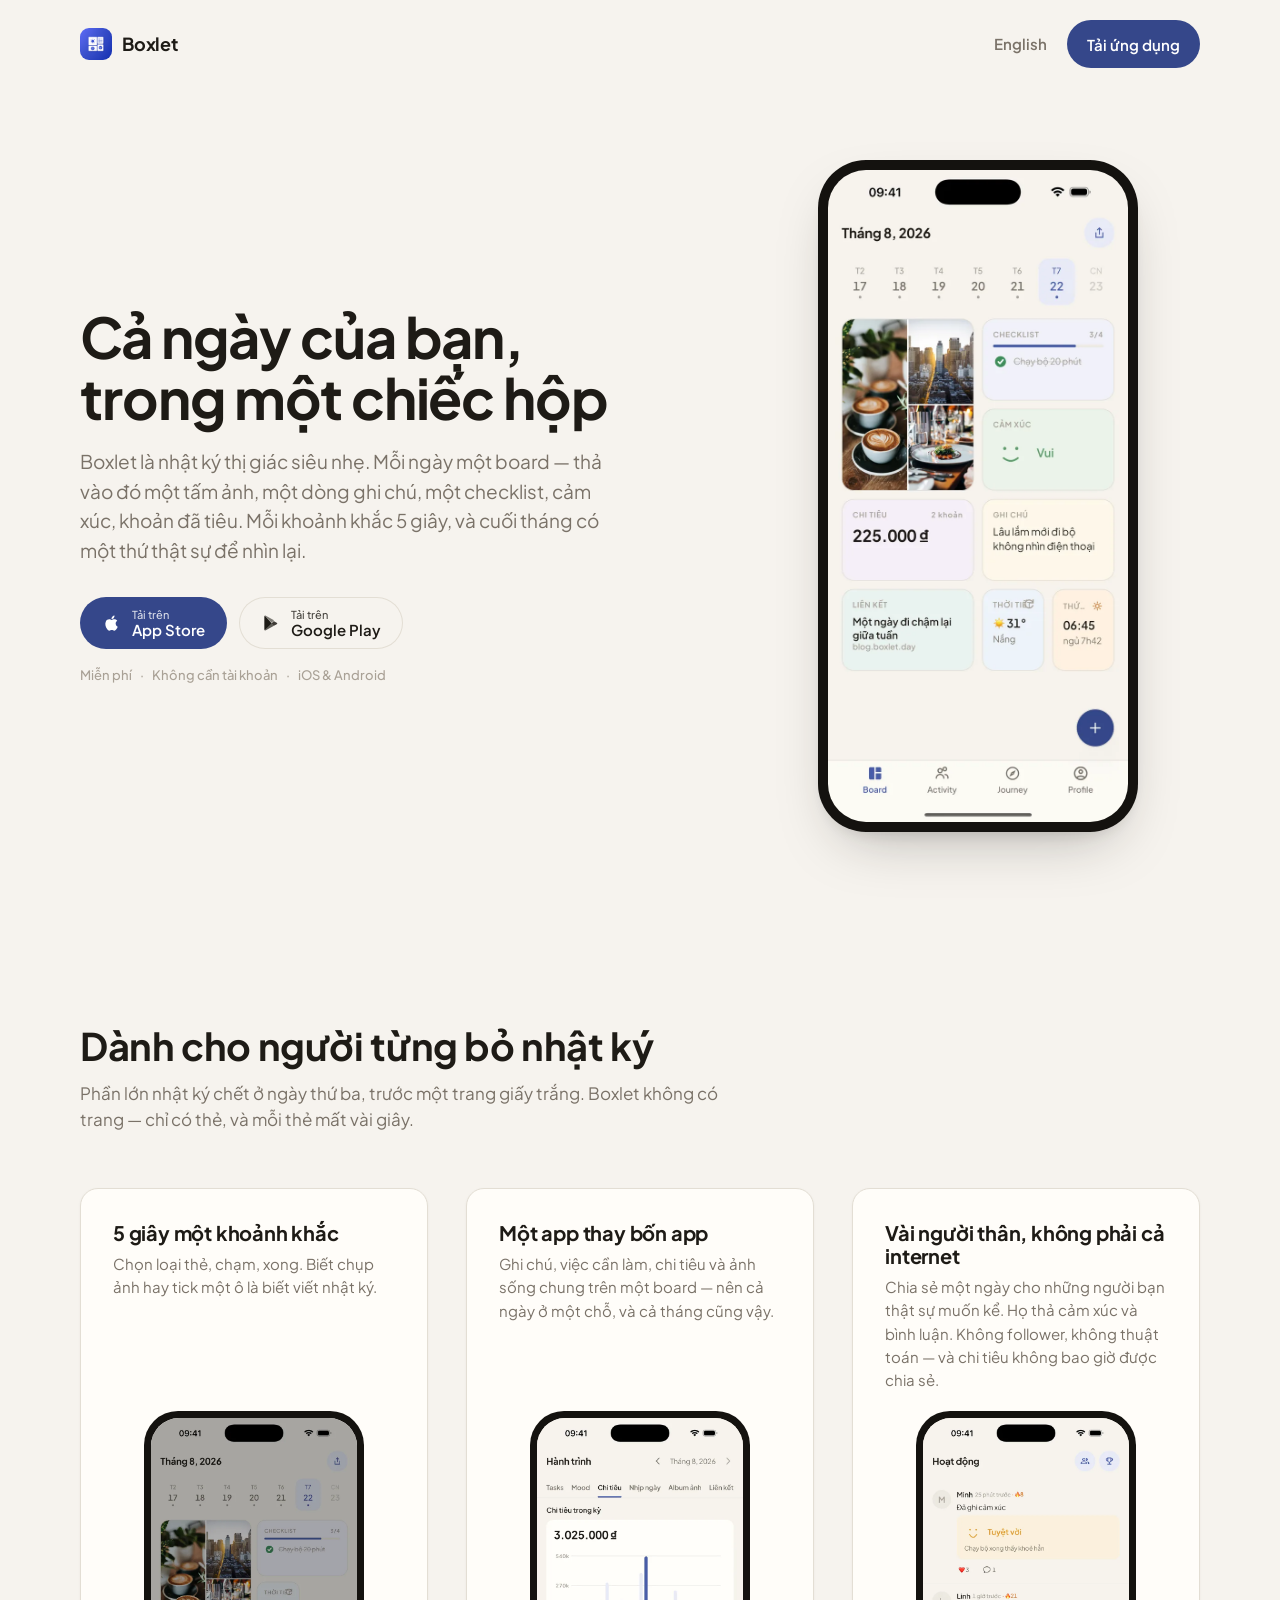
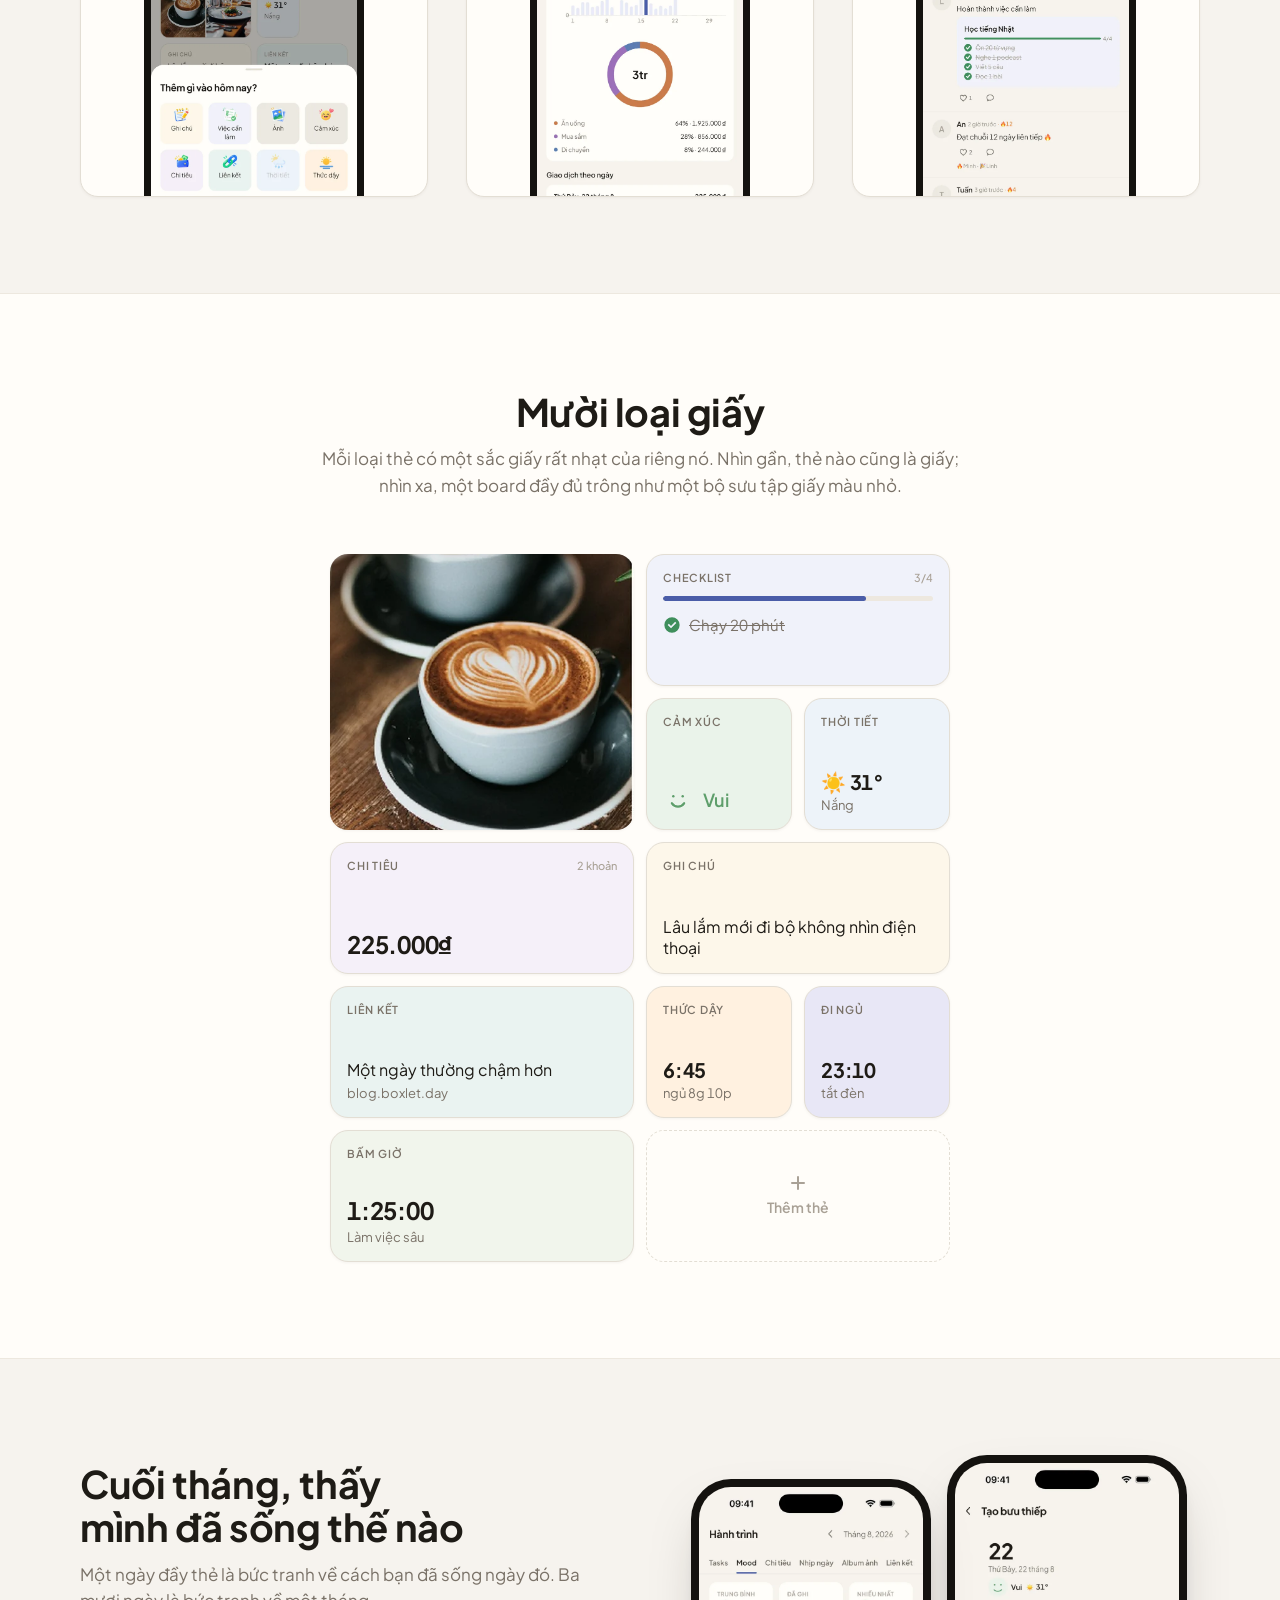
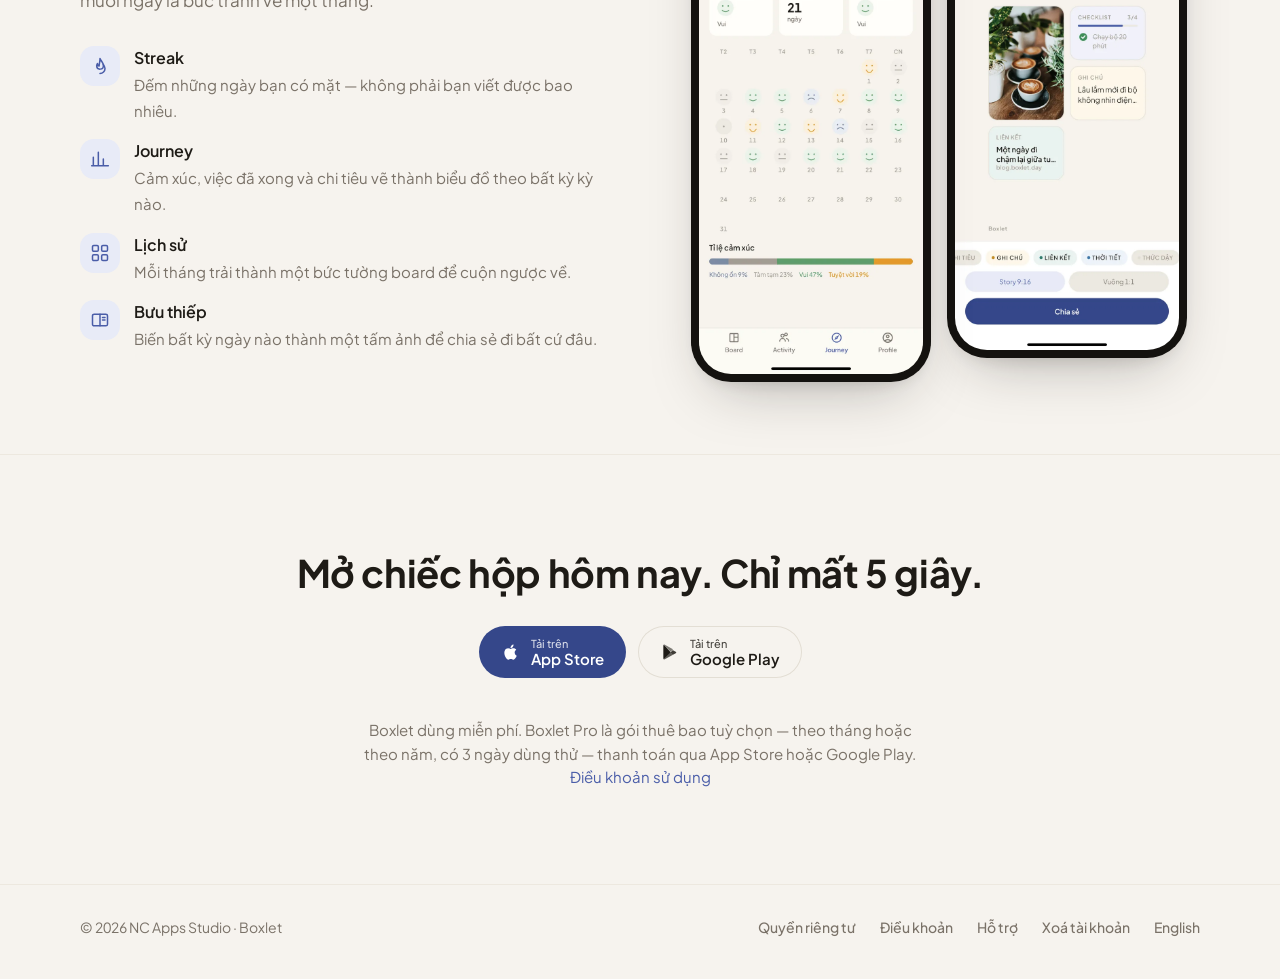
==== vi/index.html @ 9102d3a4 "Dựng lại landing page: hero, ba trụ, board mười loại giấy, nhìn lại, song ngữ EN/VI Trang cũ là một " ====
<!DOCTYPE html>
<html lang="vi">
<head>
<meta charset="utf-8">
<meta name="viewport" content="width=device-width, initial-scale=1">
<title>Boxlet — Cả ngày của bạn, trong một chiếc hộp</title>
<meta name="description" content="Boxlet là nhật ký thị giác siêu nhẹ cho iOS và Android. Mỗi ngày một board: ảnh, ghi chú, checklist, cảm xúc, chi tiêu. Mỗi khoảnh khắc 5 giây, cuối tháng có thứ để nhìn lại.">
<link rel="canonical" href="https://boxlet.day/vi/">
<link rel="alternate" hreflang="en" href="https://boxlet.day/">
<link rel="alternate" hreflang="vi" href="https://boxlet.day/vi/">
<link rel="alternate" hreflang="x-default" href="https://boxlet.day/">
<meta name="theme-color" content="#F6F3EE" media="(prefers-color-scheme: light)">
<meta name="theme-color" content="#131210" media="(prefers-color-scheme: dark)">
<meta property="og:type" content="website">
<meta property="og:site_name" content="Boxlet">
<meta property="og:title" content="Boxlet — Cả ngày của bạn, trong một chiếc hộp">
<meta property="og:description" content="Boxlet là nhật ký thị giác siêu nhẹ cho iOS và Android. Mỗi ngày một board: ảnh, ghi chú, checklist, cảm xúc, chi tiêu. Mỗi khoảnh khắc 5 giây, cuối tháng có thứ để nhìn lại.">
<meta property="og:url" content="https://boxlet.day/vi/">
<meta property="og:image" content="https://boxlet.day/assets/og-vi.png">
<meta property="og:image:width" content="1200">
<meta property="og:image:height" content="630">
<meta property="og:locale" content="vi_VN">
<meta name="twitter:card" content="summary_large_image">
<meta name="apple-itunes-app" content="app-id=6798649203">
<link rel="icon" type="image/png" sizes="32x32" href="/assets/icon-32.png">
<link rel="icon" type="image/png" sizes="192x192" href="/assets/icon-192.png">
<link rel="apple-touch-icon" href="/assets/icon-180.png">
<link rel="preload" href="/assets/fonts/PlusJakartaSans-Variable.woff2" as="font" type="font/woff2" crossorigin>
<link rel="stylesheet" href="/style.css">
<script type="application/ld+json">
{
  "@context": "https://schema.org",
  "@type": "MobileApplication",
  "name": "Boxlet",
  "operatingSystem": "iOS, Android",
  "applicationCategory": "LifestyleApplication",
  "description": "Boxlet là nhật ký thị giác siêu nhẹ cho iOS và Android. Mỗi ngày một board: ảnh, ghi chú, checklist, cảm xúc, chi tiêu. Mỗi khoảnh khắc 5 giây, cuối tháng có thứ để nhìn lại.",
  "offers": { "@type": "Offer", "price": "0", "priceCurrency": "USD" },
  "author": { "@type": "Organization", "name": "NC Apps Studio" },
  "url": "https://boxlet.day/vi/"
}
</script>
</head>
<body>

<header class="wrap topbar">
  <a class="brand" href="/vi/"><img src="/assets/icon-192.png" alt="" width="32" height="32">Boxlet</a>
  <div class="topbar-actions">
    <a class="lang" href="/" lang="en" hreflang="en">English</a>
    <a class="btn btn-primary" href="#get">Tải ứng dụng</a>
  </div>
</header>

<main>

<section class="wrap hero">
  <div class="hero-copy">
    <h1>Cả ngày của bạn, trong một chiếc hộp</h1>
    <p class="lead">Boxlet là nhật ký thị giác siêu nhẹ. Mỗi ngày một board — thả vào đó một tấm ảnh, một dòng ghi chú, một checklist, cảm xúc, khoản đã tiêu. Mỗi khoảnh khắc 5 giây, và cuối tháng có một thứ thật sự để nhìn lại.</p>
    <div class="store-row">
      <a class="btn btn-primary btn-store" href="https://apps.apple.com/app/id6798649203"><svg viewBox="0 0 24 24" fill="currentColor" aria-hidden="true"><path d="M16.37 12.7c-.02-2.3 1.88-3.4 1.96-3.45-1.07-1.56-2.73-1.78-3.32-1.8-1.41-.14-2.76.83-3.48.83-.72 0-1.83-.81-3-.79-1.55.02-2.97.9-3.77 2.28-1.61 2.79-.41 6.92 1.16 9.18.77 1.11 1.68 2.35 2.87 2.31 1.15-.05 1.59-.75 2.98-.75 1.39 0 1.78.75 3 .72 1.24-.02 2.02-1.13 2.78-2.24.87-1.29 1.23-2.53 1.25-2.6-.03-.01-2.4-.92-2.43-3.69zM14.1 5.96c.63-.77 1.06-1.84.94-2.9-.91.04-2.02.61-2.67 1.37-.58.68-1.1 1.77-.96 2.81 1.02.08 2.05-.52 2.69-1.28z"/></svg><span><small>Tải trên</small><b>App Store</b></span></a>
      <a class="btn btn-ghost btn-store" href="https://play.google.com/store/apps/details?id=com.ncstudio.daybox"><svg viewBox="0 0 24 24" fill="currentColor" aria-hidden="true"><path d="M4.5 3.3c-.3.3-.5.8-.5 1.4v14.6c0 .6.2 1.1.5 1.4l.1.1 8.2-8.2v-.2L4.6 3.2l-.1.1z"/><path d="M15.5 15.3l-2.7-2.7v-.2l2.7-2.7.1.1 3.2 1.8c.9.5.9 1.4 0 1.9l-3.2 1.8h-.1z" opacity=".85"/><path d="M15.6 15.2L12.8 12.4 4.5 20.7c.3.3.8.4 1.3.1l9.8-5.6z" opacity=".7"/><path d="M15.6 8.8L5.8 3.2c-.5-.3-1-.2-1.3.1l8.3 8.3 2.8-2.8z" opacity=".55"/></svg><span><small>Tải trên</small><b>Google Play</b></span></a>
    </div>
    <p class="fine"><span>Miễn phí</span><span>Không cần tài khoản</span><span>iOS & Android</span></p>
  </div>
  <div class="hero-visual">
    <div class="phone">
      <img src="/assets/shots/01-board-vi.webp" width="660" height="1434" alt="Board một ngày trong Boxlet: thẻ ảnh, checklist, cảm xúc, chi tiêu, ghi chú, liên kết và thời tiết xếp trên lưới" fetchpriority="high">
    </div>
  </div>
</section>

<section class="section">
  <div class="wrap">
    <div class="section-head reveal">
      <h2>Dành cho người từng bỏ nhật ký</h2>
      <p>Phần lớn nhật ký chết ở ngày thứ ba, trước một trang giấy trắng. Boxlet không có trang — chỉ có thẻ, và mỗi thẻ mất vài giây.</p>
    </div>
    <div class="pillars">
      <article class="pillar reveal">
        <div>
          <h3>5 giây một khoảnh khắc</h3>
          <p>Chọn loại thẻ, chạm, xong. Biết chụp ảnh hay tick một ô là biết viết nhật ký.</p>
        </div>
        <div class="shot"><img src="/assets/shots/02-picker-vi.webp" width="660" height="1434" alt="Bảng chọn loại thẻ: ghi chú, việc cần làm, ảnh, cảm xúc, chi tiêu, liên kết, thời tiết, thức dậy, đi ngủ, bấm giờ" loading="lazy"></div>
      </article>
      <article class="pillar reveal">
        <div>
          <h3>Một app thay bốn app</h3>
          <p>Ghi chú, việc cần làm, chi tiêu và ảnh sống chung trên một board — nên cả ngày ở một chỗ, và cả tháng cũng vậy.</p>
        </div>
        <div class="shot"><img src="/assets/shots/06-journey-expense-vi.webp" width="660" height="1434" alt="Tab Journey hiện chi tiêu trong tháng với biểu đồ theo ngày và vòng danh mục" loading="lazy"></div>
      </article>
      <article class="pillar reveal">
        <div>
          <h3>Vài người thân, không phải cả internet</h3>
          <p>Chia sẻ một ngày cho những người bạn thật sự muốn kể. Họ thả cảm xúc và bình luận. Không follower, không thuật toán — và chi tiêu không bao giờ được chia sẻ.</p>
        </div>
        <div class="shot"><img src="/assets/shots/07-feed-vi.webp" width="660" height="1434" alt="Bảng tin hoạt động với vài bài của bạn bè: một cảm xúc, một checklist đã xong, một chuỗi ngày" loading="lazy"></div>
      </article>
    </div>
  </div>
</section>

<section class="section paper-section">
  <div class="wrap">
    <div class="section-head center reveal">
      <h2>Mười loại giấy</h2>
      <p>Mỗi loại thẻ có một sắc giấy rất nhạt của riêng nó. Nhìn gần, thẻ nào cũng là giấy; nhìn xa, một board đầy đủ trông như một bộ sưu tập giấy màu nhỏ.</p>
    </div>

    <div class="board" aria-label="Board một ngày mẫu dựng từ các loại thẻ của Boxlet">
      <div class="card card-photo w2 h2 reveal" style="--i:0">
        <img src="/assets/photo-coffee.webp" width="480" height="480" alt="Hai ly latte trên bàn gỗ" loading="lazy">
      </div>
      <div class="card card-todo w2 reveal" style="--i:1">
        <div class="card-label">Checklist<span class="meta">3/4</span></div>
        <div class="progress"><i></i></div>
        <div class="tick"><svg viewBox="0 0 20 20" fill="currentColor" aria-hidden="true"><path d="M10 1.5a8.5 8.5 0 1 0 0 17 8.5 8.5 0 0 0 0-17zm-1.1 12.2L5.2 10l1.3-1.3 2.4 2.4 4.6-4.6 1.3 1.3-5.9 5.9z"/></svg>Chạy 20 phút</div>
      </div>
      <div class="card card-mood card-sm reveal" style="--i:2">
        <div class="card-label">Cảm xúc</div>
        <div class="card-body"><div class="mood-face"><svg viewBox="0 0 32 32" fill="none" stroke="currentColor" stroke-width="2.4" stroke-linecap="round" aria-hidden="true"><circle cx="11" cy="12" r="1.3" fill="currentColor" stroke="none"/><circle cx="21" cy="12" r="1.3" fill="currentColor" stroke="none"/><path d="M9.5 19.5c1.6 2.3 3.8 3.5 6.5 3.5s4.9-1.2 6.5-3.5"/></svg>Vui</div></div>
      </div>
      <div class="card card-weather card-sm reveal" style="--i:3">
        <div class="card-label">Thời tiết</div>
        <div class="card-body"><p class="card-value">☀️ 31°</p><p class="card-sub">Nắng</p></div>
      </div>
      <div class="card card-expense w2 reveal" style="--i:4">
        <div class="card-label">Chi tiêu<span class="meta">2 khoản</span></div>
        <div class="card-body"><p class="card-value">225.000₫</p></div>
      </div>
      <div class="card card-note w2 reveal" style="--i:5">
        <div class="card-label">Ghi chú</div>
        <div class="card-body"><p class="card-text">Lâu lắm mới đi bộ không nhìn điện thoại</p></div>
      </div>
      <div class="card card-link w2 reveal" style="--i:6">
        <div class="card-label">Liên kết</div>
        <div class="card-body"><p class="card-text">Một ngày thường chậm hơn</p><p class="card-sub">blog.boxlet.day</p></div>
      </div>
      <div class="card card-wake card-sm reveal" style="--i:7">
        <div class="card-label">Thức dậy</div>
        <div class="card-body"><p class="card-value">6:45</p><p class="card-sub">ngủ 8g 10p</p></div>
      </div>
      <div class="card card-bed card-sm reveal" style="--i:8">
        <div class="card-label">Đi ngủ</div>
        <div class="card-body"><p class="card-value">23:10</p><p class="card-sub">tắt đèn</p></div>
      </div>
      <div class="card card-timer w2 reveal" style="--i:9">
        <div class="card-label">Bấm giờ</div>
        <div class="card-body"><p class="card-value">1:25:00</p><p class="card-sub">Làm việc sâu</p></div>
      </div>
      <div class="card card-add w2 reveal" style="--i:10" aria-hidden="true">
        <svg viewBox="0 0 20 20" fill="none" stroke="currentColor" stroke-width="2" stroke-linecap="round" aria-hidden="true"><path d="M10 4v12M4 10h12"/></svg>Thêm thẻ
      </div>
    </div>

  </div>
</section>

<section class="section">
  <div class="wrap lookback">
    <div class="reveal">
      <div class="section-head">
        <h2>Cuối tháng, thấy mình đã sống thế nào</h2>
        <p>Một ngày đầy thẻ là bức tranh về cách bạn đã sống ngày đó. Ba mươi ngày là bức tranh về một tháng.</p>
      </div>
      <ul>
        <li><span class="ico"><svg viewBox="0 0 24 24" fill="none" stroke="currentColor" stroke-width="1.8" stroke-linecap="round" stroke-linejoin="round" aria-hidden="true"><path d="M12 3c1 3 4 4.5 4 8.5A4 4 0 0 1 8 12c0-1 .3-2 1-3 0 2 1 3 2 3 0-3 1-5 1-9z"/><path d="M12 21a6 6 0 0 0 6-6c0-2-1-3.5-2-5"/></svg></span><div><b>Streak</b><span>Đếm những ngày bạn có mặt — không phải bạn viết được bao nhiêu.</span></div></li>
        <li><span class="ico"><svg viewBox="0 0 24 24" fill="none" stroke="currentColor" stroke-width="1.8" stroke-linecap="round" aria-hidden="true"><path d="M4 20V10M10 20V4M16 20v-8M22 20H2"/></svg></span><div><b>Journey</b><span>Cảm xúc, việc đã xong và chi tiêu vẽ thành biểu đồ theo bất kỳ kỳ nào.</span></div></li>
        <li><span class="ico"><svg viewBox="0 0 24 24" fill="none" stroke="currentColor" stroke-width="1.8" aria-hidden="true"><rect x="3" y="3" width="7" height="7" rx="1.5"/><rect x="14" y="3" width="7" height="7" rx="1.5"/><rect x="3" y="14" width="7" height="7" rx="1.5"/><rect x="14" y="14" width="7" height="7" rx="1.5"/></svg></span><div><b>Lịch sử</b><span>Mỗi tháng trải thành một bức tường board để cuộn ngược về.</span></div></li>
        <li><span class="ico"><svg viewBox="0 0 24 24" fill="none" stroke="currentColor" stroke-width="1.8" stroke-linecap="round" aria-hidden="true"><rect x="3" y="5" width="18" height="14" rx="2"/><path d="M12 5v14M15 9h3M15 12h3"/></svg></span><div><b>Bưu thiếp</b><span>Biến bất kỳ ngày nào thành một tấm ảnh để chia sẻ đi bất cứ đâu.</span></div></li>
      </ul>
    </div>
    <div class="phone-pair reveal">
      <div class="phone phone-sm"><img src="/assets/shots/05-journey-mood-vi.webp" width="660" height="1434" alt="Tab Journey với một tháng mặt cảm xúc trên lịch và thanh tỉ lệ cảm xúc" loading="lazy"></div>
      <div class="phone phone-sm"><img src="/assets/shots/08-postcard-vi.webp" width="660" height="1434" alt="Màn tạo bưu thiếp đang dựng board của một ngày thành ảnh để chia sẻ" loading="lazy"></div>
    </div>
  </div>
</section>

<section class="section closing" id="get">
  <div class="wrap reveal">
    <h2>Mở chiếc hộp hôm nay. Chỉ mất 5 giây.</h2>
    <div class="store-row">
      <a class="btn btn-primary btn-store" href="https://apps.apple.com/app/id6798649203"><svg viewBox="0 0 24 24" fill="currentColor" aria-hidden="true"><path d="M16.37 12.7c-.02-2.3 1.88-3.4 1.96-3.45-1.07-1.56-2.73-1.78-3.32-1.8-1.41-.14-2.76.83-3.48.83-.72 0-1.83-.81-3-.79-1.55.02-2.97.9-3.77 2.28-1.61 2.79-.41 6.92 1.16 9.18.77 1.11 1.68 2.35 2.87 2.31 1.15-.05 1.59-.75 2.98-.75 1.39 0 1.78.75 3 .72 1.24-.02 2.02-1.13 2.78-2.24.87-1.29 1.23-2.53 1.25-2.6-.03-.01-2.4-.92-2.43-3.69zM14.1 5.96c.63-.77 1.06-1.84.94-2.9-.91.04-2.02.61-2.67 1.37-.58.68-1.1 1.77-.96 2.81 1.02.08 2.05-.52 2.69-1.28z"/></svg><span><small>Tải trên</small><b>App Store</b></span></a>
      <a class="btn btn-ghost btn-store" href="https://play.google.com/store/apps/details?id=com.ncstudio.daybox"><svg viewBox="0 0 24 24" fill="currentColor" aria-hidden="true"><path d="M4.5 3.3c-.3.3-.5.8-.5 1.4v14.6c0 .6.2 1.1.5 1.4l.1.1 8.2-8.2v-.2L4.6 3.2l-.1.1z"/><path d="M15.5 15.3l-2.7-2.7v-.2l2.7-2.7.1.1 3.2 1.8c.9.5.9 1.4 0 1.9l-3.2 1.8h-.1z" opacity=".85"/><path d="M15.6 15.2L12.8 12.4 4.5 20.7c.3.3.8.4 1.3.1l9.8-5.6z" opacity=".7"/><path d="M15.6 8.8L5.8 3.2c-.5-.3-1-.2-1.3.1l8.3 8.3 2.8-2.8z" opacity=".55"/></svg><span><small>Tải trên</small><b>Google Play</b></span></a>
    </div>
    <p class="pro">Boxlet dùng miễn phí. Boxlet Pro là gói thuê bao tuỳ chọn — theo tháng hoặc theo năm, có 3 ngày dùng thử — thanh toán qua App Store hoặc Google Play. <a href="/terms.html">Điều khoản sử dụng</a></p>
  </div>
</section>

</main>

<footer class="footer">
  <div class="wrap">
    <span>© 2026 NC Apps Studio · Boxlet</span>
    <nav aria-label="Chân trang">
      <a href="/privacy.html">Quyền riêng tư</a>
      <a href="/terms.html">Điều khoản</a>
      <a href="/support.html">Hỗ trợ</a>
      <a href="/delete-account.html">Xoá tài khoản</a>
      <a href="/" lang="en" hreflang="en">English</a>
    </nav>
  </div>
</footer>

<script>
(function () {
  var reduce = window.matchMedia && window.matchMedia("(prefers-reduced-motion: reduce)").matches;
  var items = document.querySelectorAll(".reveal");
  if (reduce || !("IntersectionObserver" in window)) {
    items.forEach(function (el) { el.classList.add("in"); });
    return;
  }
  var io = new IntersectionObserver(function (entries) {
    entries.forEach(function (e) {
      if (e.isIntersecting) { e.target.classList.add("in"); io.unobserve(e.target); }
    });
  }, { rootMargin: "0px 0px -8% 0px", threshold: 0.1 });
  items.forEach(function (el) { io.observe(el); });
})();
</script>
</body>
</html>
---- style.css ----
/* Boxlet — boxlet.day
   Tokens mirror docs/design-system.md in the app repo. One typeface, hierarchy
   by weight; paper tints per card type; indigo is the only interaction color;
   no decorative gradients. The site is the app's ninth screen. */

@font-face {
  font-family: "Plus Jakarta Sans";
  src: url("/assets/fonts/PlusJakartaSans-Variable.woff2") format("woff2");
  font-weight: 200 800;
  font-display: swap;
}

:root {
  --bg: #F6F3EE;
  --surface: #FFFDF9;
  --raised: #FFFFFF;
  --sunken: #EDE9E1;
  --ink: #1E1B16;
  --ink-2: #7A7268;
  --ink-3: #A9A196;
  --hairline: #E3DED4;
  --divider: #EDE8DF;
  --primary: #4A5DA8;
  --primary-filled: #35478A;
  --primary-pressed: #2A3970;
  --primary-soft: #E8EBF7;
  --on-primary: #FFFFFF;
  --success: #3F8F5C;
  --streak: #E07A2B;
  --mood-good: #5E9E6B;
  --mood-good-bg: #EAF3EA;
  --paper-note: #FDF7EA;
  --paper-todo: #F0F2FA;
  --paper-expense: #F5F0F9;
  --paper-link: #EAF3F1;
  --paper-weather: #EDF3F9;
  --paper-wake: #FFF1E0;
  --paper-bed: #E8E7F6;
  --paper-timer: #F1F5EC;
  --phone-bezel: #14120F;
  --card-shadow: 0 1px 3px rgba(58, 46, 34, 0.05);
  --phone-shadow: 0 24px 60px -24px rgba(30, 27, 22, 0.35), 0 8px 20px -12px rgba(30, 27, 22, 0.2);
  --r-card: 18px;
  --r-tile: 14px;
  --r-image: 12px;
  --r-pill: 999px;
  color-scheme: light dark;
}

@media (prefers-color-scheme: dark) {
  :root {
    --bg: #131210;
    --surface: #1D1B17;
    --raised: #26231E;
    --sunken: #100F0D;
    --ink: #F4F1EA;
    --ink-2: #A39C90;
    --ink-3: #7A7368;
    --hairline: #35312A;
    --divider: #2B2822;
    --primary: #8E9CDD;
    --primary-filled: #6E7DC4;
    --primary-pressed: #5A68A8;
    --primary-soft: #232840;
    --success: #5FB07B;
    --streak: #F0913F;
    --mood-good: #5FB07B;
    --mood-good-bg: #1A2E1D;
    --paper-note: #221E15;
    --paper-todo: #1A1D2B;
    --paper-expense: #221C2B;
    --paper-link: #16241F;
    --paper-weather: #16202B;
    --paper-wake: #2B1E12;
    --paper-bed: #141728;
    --paper-timer: #1A2116;
    --phone-bezel: #2E2A24;
    --card-shadow: none;
    --phone-shadow: 0 0 0 1px var(--hairline);
  }
}

*, *::before, *::after { box-sizing: border-box; }

html { -webkit-text-size-adjust: 100%; scroll-behavior: smooth; }

body {
  margin: 0;
  background: var(--bg);
  color: var(--ink);
  font-family: "Plus Jakarta Sans", -apple-system, "Segoe UI", Roboto, sans-serif;
  font-size: 1.0625rem;
  line-height: 1.55;
  font-weight: 400;
  -webkit-font-smoothing: antialiased;
}

img { max-width: 100%; height: auto; display: block; }

a { color: var(--primary); text-decoration: none; }
a:hover { text-decoration: underline; text-underline-offset: 3px; }

:focus-visible {
  outline: 2px solid var(--primary);
  outline-offset: 3px;
  border-radius: 4px;
}

h1, h2, h3 { margin: 0; font-weight: 700; letter-spacing: -0.01em; line-height: 1.15; }
p { margin: 0; }

.wrap {
  width: min(100% - 2.5rem, 1120px);
  margin-inline: auto;
}

/* ---------- top bar ---------- */

.topbar {
  display: flex;
  align-items: center;
  justify-content: space-between;
  gap: 1rem;
  padding-block: 1.25rem;
}

.brand {
  display: inline-flex;
  align-items: center;
  gap: 0.625rem;
  color: var(--ink);
  font-weight: 700;
  font-size: 1.125rem;
  letter-spacing: -0.01em;
}
.brand:hover { text-decoration: none; }
.brand img { width: 32px; height: 32px; border-radius: 9px; }

.topbar-actions { display: flex; align-items: center; gap: 1.25rem; }

.lang {
  color: var(--ink-2);
  font-weight: 600;
  font-size: 0.9375rem;
}
.lang:hover { color: var(--ink); }

/* ---------- buttons ---------- */

.btn {
  display: inline-flex;
  align-items: center;
  justify-content: center;
  gap: 0.5rem;
  min-height: 48px;
  padding: 0 1.25rem;
  border-radius: var(--r-pill);
  font-weight: 600;
  font-size: 0.9375rem;
  line-height: 1;
  white-space: nowrap;
  transition: background-color 120ms ease, transform 120ms ease;
}
.btn:hover { text-decoration: none; }
.btn:active { transform: translateY(1px); }

.btn-primary { background: var(--primary-filled); color: var(--on-primary); }
.btn-primary:hover { background: var(--primary-pressed); }

.btn-ghost {
  background: transparent;
  color: var(--ink);
  box-shadow: inset 0 0 0 1px var(--hairline);
}
.btn-ghost:hover { background: var(--surface); }

.btn svg { width: 18px; height: 18px; flex: none; }

.btn-store {
  min-height: 52px;
  padding-inline: 1.375rem;
  gap: 0.625rem;
}
.btn-store svg { width: 20px; height: 20px; }
.btn-store span { display: flex; flex-direction: column; align-items: flex-start; gap: 2px; }
.btn-store small { font-size: 0.6875rem; font-weight: 500; opacity: 0.8; line-height: 1; }
.btn-store b { font-size: 0.9375rem; font-weight: 600; line-height: 1; }

/* ---------- hero ---------- */

.hero {
  display: grid;
  grid-template-columns: minmax(0, 1.15fr) minmax(0, 0.85fr);
  gap: clamp(2rem, 6vw, 5rem);
  align-items: center;
  padding-block: clamp(2rem, 6vw, 4.5rem) clamp(3rem, 8vw, 6rem);
}

.hero h1 {
  font-size: clamp(2.375rem, 5.2vw, 4rem);
  letter-spacing: -0.02em;
  line-height: 1.08;
  text-wrap: balance;
}

/* Vietnamese runs ~10% longer; one step down keeps the headline on two lines. */
html[lang="vi"] .hero h1 { font-size: clamp(2.125rem, 4.6vw, 3.5rem); }

.hero .lead {
  margin-top: 1.25rem;
  max-width: 34rem;
  font-size: clamp(1.0625rem, 1.5vw, 1.1875rem);
  color: var(--ink-2);
  text-wrap: pretty;
}

.store-row {
  display: flex;
  flex-wrap: wrap;
  gap: 0.75rem;
  margin-top: 2rem;
}

.hero .fine {
  margin-top: 1rem;
  font-size: 0.8125rem;
  font-weight: 500;
  color: var(--ink-3);
}
.hero .fine span + span::before { content: "·"; margin-inline: 0.5rem; }

.hero-visual {
  position: relative;
  display: flex;
  justify-content: center;
}

/* ---------- phone frame ---------- */

.phone {
  width: 100%;
  max-width: 320px;
  padding: 10px;
  background: var(--phone-bezel);
  border-radius: 48px;
  box-shadow: var(--phone-shadow);
}
.phone img {
  width: 100%;
  border-radius: 38px;
  background: #F6F3EE;
}
.phone-sm { max-width: 240px; border-radius: 40px; padding: 8px; }
.phone-sm img { border-radius: 32px; }

/* ---------- sections ---------- */

.section { padding-block: clamp(3rem, 8vw, 6rem); }
.section + .section { border-top: 1px solid var(--divider); }

.section-head { max-width: 40rem; }
.section-head h2 {
  font-size: clamp(1.75rem, 3.2vw, 2.375rem);
  text-wrap: balance;
}
.section-head p {
  margin-top: 0.75rem;
  color: var(--ink-2);
  font-size: 1.0625rem;
  text-wrap: pretty;
}
.section-head.center { margin-inline: auto; text-align: center; }

/* ---------- pillars ---------- */

.pillars {
  display: grid;
  grid-template-columns: repeat(3, minmax(0, 1fr));
  gap: clamp(1.25rem, 3vw, 2.5rem);
  margin-top: clamp(2rem, 5vw, 3.5rem);
}

.pillar {
  display: flex;
  flex-direction: column;
  gap: 1.25rem;
  padding: clamp(1.25rem, 2.5vw, 2rem) clamp(1.25rem, 2.5vw, 2rem) 0;
  background: var(--surface);
  border: 1px solid var(--hairline);
  border-radius: var(--r-card);
  box-shadow: var(--card-shadow);
  overflow: hidden;
}
.pillar h3 { font-size: 1.25rem; }
.pillar p { margin-top: 0.5rem; color: var(--ink-2); font-size: 0.9375rem; }
.pillar .shot {
  margin-top: auto;
  align-self: center;
  width: 78%;
  max-width: 250px;
  padding: 7px 7px 0;
  background: var(--phone-bezel);
  border-radius: 34px 34px 0 0;
}
.pillar .shot img {
  border-radius: 28px 28px 0 0;
  aspect-ratio: 1320 / 2420;
  object-fit: cover;
  object-position: top;
  background: #F6F3EE;
}

/* ---------- paper collection (the signature) ---------- */

.paper-section { background: var(--surface); }

.board {
  display: grid;
  grid-template-columns: repeat(4, minmax(0, 1fr));
  grid-auto-rows: 132px;
  gap: 12px;
  width: min(100%, 620px);
  margin: clamp(2rem, 5vw, 3.5rem) auto 0;
}

.card {
  display: flex;
  flex-direction: column;
  padding: 14px 16px;
  border: 1px solid var(--hairline);
  border-radius: var(--r-card);
  background: var(--surface);
  box-shadow: var(--card-shadow);
  overflow: hidden;
  transition: transform 160ms ease, box-shadow 160ms ease;
}
.card:hover {
  transform: translateY(-2px);
  box-shadow: 0 6px 18px -8px rgba(30, 27, 22, 0.2), var(--card-shadow);
}
.w2 { grid-column: span 2; }
.h2 { grid-row: span 2; }

.card-label {
  display: flex;
  justify-content: space-between;
  gap: 0.5rem;
  font-size: 0.6875rem;
  font-weight: 600;
  letter-spacing: 0.07em;
  text-transform: uppercase;
  color: var(--ink-2);
}
.card-label .meta { letter-spacing: 0; text-transform: none; font-weight: 500; color: var(--ink-3); }

.card-body { margin-top: auto; }
.card-value {
  font-size: 1.5rem;
  font-weight: 700;
  letter-spacing: -0.01em;
  line-height: 1.15;
  font-variant-numeric: tabular-nums;
}
.card-text { font-size: 1rem; line-height: 1.35; }
.card-sub { font-size: 0.8125rem; color: var(--ink-2); margin-top: 2px; }
.card-sm .card-value { font-size: 1.25rem; }
.card-sm .card-text { font-size: 0.9375rem; }

.card-note { background: var(--paper-note); }
.card-todo { background: var(--paper-todo); }
.card-expense { background: var(--paper-expense); }
.card-link { background: var(--paper-link); }
.card-weather { background: var(--paper-weather); }
.card-wake { background: var(--paper-wake); }
.card-bed { background: var(--paper-bed); }
.card-timer { background: var(--paper-timer); }
.card-mood { background: var(--mood-good-bg); }

.card-photo { padding: 0; border: 0; }
.card-photo img { width: 100%; height: 100%; object-fit: cover; }

.progress {
  height: 5px;
  margin-top: 10px;
  border-radius: var(--r-pill);
  background: var(--divider);
  overflow: hidden;
}
.progress i { display: block; height: 100%; width: 75%; background: var(--primary); border-radius: inherit; }

.tick {
  display: flex;
  align-items: center;
  gap: 8px;
  margin-top: 12px;
  font-size: 0.9375rem;
  color: var(--ink-2);
  text-decoration: line-through;
}
.tick svg { width: 18px; height: 18px; color: var(--success); flex: none; }

.mood-face { display: flex; align-items: center; gap: 10px; color: var(--mood-good); font-weight: 600; font-size: 1.125rem; }
.mood-face svg { width: 30px; height: 30px; }

.card-add {
  align-items: center;
  justify-content: center;
  border-style: dashed;
  background: transparent;
  color: var(--ink-3);
  font-weight: 600;
  font-size: 0.875rem;
  box-shadow: none;
}
.card-add svg { width: 20px; height: 20px; margin-bottom: 4px; }

/* ---------- look back ---------- */

.lookback {
  display: grid;
  grid-template-columns: minmax(0, 1fr) minmax(0, 1fr);
  gap: clamp(2rem, 6vw, 5rem);
  align-items: center;
}

.lookback ul {
  list-style: none;
  margin: 2rem 0 0;
  padding: 0;
  display: grid;
  gap: 1rem;
}
.lookback li {
  display: grid;
  grid-template-columns: 40px 1fr;
  gap: 0.875rem;
  align-items: start;
}
.lookback li .ico {
  display: grid;
  place-items: center;
  width: 40px;
  height: 40px;
  border-radius: var(--r-tile);
  background: var(--primary-soft);
  color: var(--primary);
}
.lookback li .ico svg { width: 20px; height: 20px; }
.lookback li b { display: block; font-weight: 600; font-size: 1rem; }
.lookback li span { color: var(--ink-2); font-size: 0.9375rem; }

.phone-pair {
  display: flex;
  justify-content: center;
  align-items: flex-end;
  gap: 1rem;
}
.phone-pair .phone:first-child { transform: translateY(1.5rem); }

/* ---------- pro + closing ---------- */

.closing {
  text-align: center;
  padding-block: clamp(3rem, 8vw, 6rem);
}
.closing h2 { font-size: clamp(1.75rem, 3.2vw, 2.375rem); text-wrap: balance; }
.closing .store-row { justify-content: center; }
.closing .pro {
  margin: 2.5rem auto 0;
  max-width: 36rem;
  font-size: 0.9375rem;
  color: var(--ink-2);
  text-wrap: pretty;
}

/* ---------- footer ---------- */

.footer {
  border-top: 1px solid var(--divider);
  padding-block: 2rem 2.5rem;
  font-size: 0.875rem;
  color: var(--ink-2);
}
.footer .wrap {
  display: flex;
  flex-wrap: wrap;
  justify-content: space-between;
  align-items: center;
  gap: 1rem 2rem;
}
.footer nav { display: flex; flex-wrap: wrap; gap: 0.5rem 1.5rem; }
.footer nav a { color: var(--ink-2); font-weight: 500; }
.footer nav a:hover { color: var(--ink); }

/* ---------- legal / prose pages ---------- */

.legal { padding-block: 1rem 4rem; }
.legal .prose { max-width: 720px; }
.legal h1 { font-size: 1.75rem; margin-bottom: 0.5rem; }
.legal h2 { font-size: 1.1875rem; margin-top: 2rem; margin-bottom: 0.5rem; }
.legal p { margin-bottom: 0.75rem; }
.legal ul { padding-left: 1.25rem; margin: 0 0 0.75rem; }
.legal li { margin-bottom: 0.25rem; }
.legal hr { border: none; border-top: 1px solid var(--divider); margin: 3rem 0; }
.legal .muted { color: var(--ink-2); font-size: 0.9rem; }
.legal code { font-family: ui-monospace, SFMono-Regular, Menlo, monospace; font-size: 0.9em; background: var(--sunken); padding: 0.1em 0.35em; border-radius: 4px; }

/* ---------- motion ---------- */

.reveal { opacity: 0; transform: translateY(14px); transition: opacity 500ms ease, transform 500ms ease; }
.reveal.in { opacity: 1; transform: none; }
.board .card { transition-delay: calc(var(--i, 0) * 50ms); }

@keyframes rise { from { opacity: 0; transform: translateY(16px); } to { opacity: 1; transform: none; } }
.hero-copy > * { animation: rise 600ms ease both; }
.hero-copy > :nth-child(2) { animation-delay: 80ms; }
.hero-copy > :nth-child(3) { animation-delay: 160ms; }
.hero-copy > :nth-child(4) { animation-delay: 240ms; }
.hero-visual .phone { animation: rise 700ms ease 200ms both; }

@media (prefers-reduced-motion: reduce) {
  html { scroll-behavior: auto; }
  .reveal { opacity: 1; transform: none; transition: none; }
  .hero-copy > *, .hero-visual .phone { animation: none; }
  .card, .btn { transition: none; }
}

/* ---------- responsive ---------- */

@media (max-width: 900px) {
  .hero { grid-template-columns: 1fr; text-align: center; padding-top: 1.5rem; }
  .hero .lead { margin-inline: auto; }
  .store-row { justify-content: center; }
  .hero-visual { margin-top: 1.5rem; }
  .pillars { grid-template-columns: 1fr; }
  .pillar { flex-direction: row; align-items: flex-end; padding: 1.5rem 1.5rem 0; }
  .pillar > div { padding-bottom: 1.5rem; }
  .pillar .shot { width: 38%; max-width: 180px; flex: none; }
  .lookback { grid-template-columns: 1fr; }
  .phone-pair { margin-top: 1rem; }
}

@media (max-width: 560px) {
  .topbar .btn { display: none; }
  .phone { max-width: 270px; }
  .board { grid-auto-rows: 96px; gap: 8px; }
  .card { padding: 10px 12px; border-radius: var(--r-tile); }
  .card-label { font-size: 0.625rem; }
  .card-value { font-size: 1.125rem; }
  .card-text { font-size: 0.8125rem; }
  .card-sm .card-value { font-size: 1rem; }
  .card-sm .card-text { font-size: 0.75rem; }
  .card-sub { font-size: 0.6875rem; }
  .tick { font-size: 0.75rem; margin-top: 6px; }
  .tick svg { width: 14px; height: 14px; }
  .mood-face { font-size: 0.9375rem; gap: 6px; }
  .mood-face svg { width: 22px; height: 22px; }
  .pillar { flex-direction: column; align-items: stretch; }
  .pillar .shot { width: 70%; max-width: 220px; align-self: center; }
  .phone-pair { gap: 0.5rem; }
  .phone-pair .phone { max-width: 46%; padding: 6px; border-radius: 32px; }
  .phone-pair .phone img { border-radius: 26px; }
  .btn-store { flex: 1 1 100%; }
}
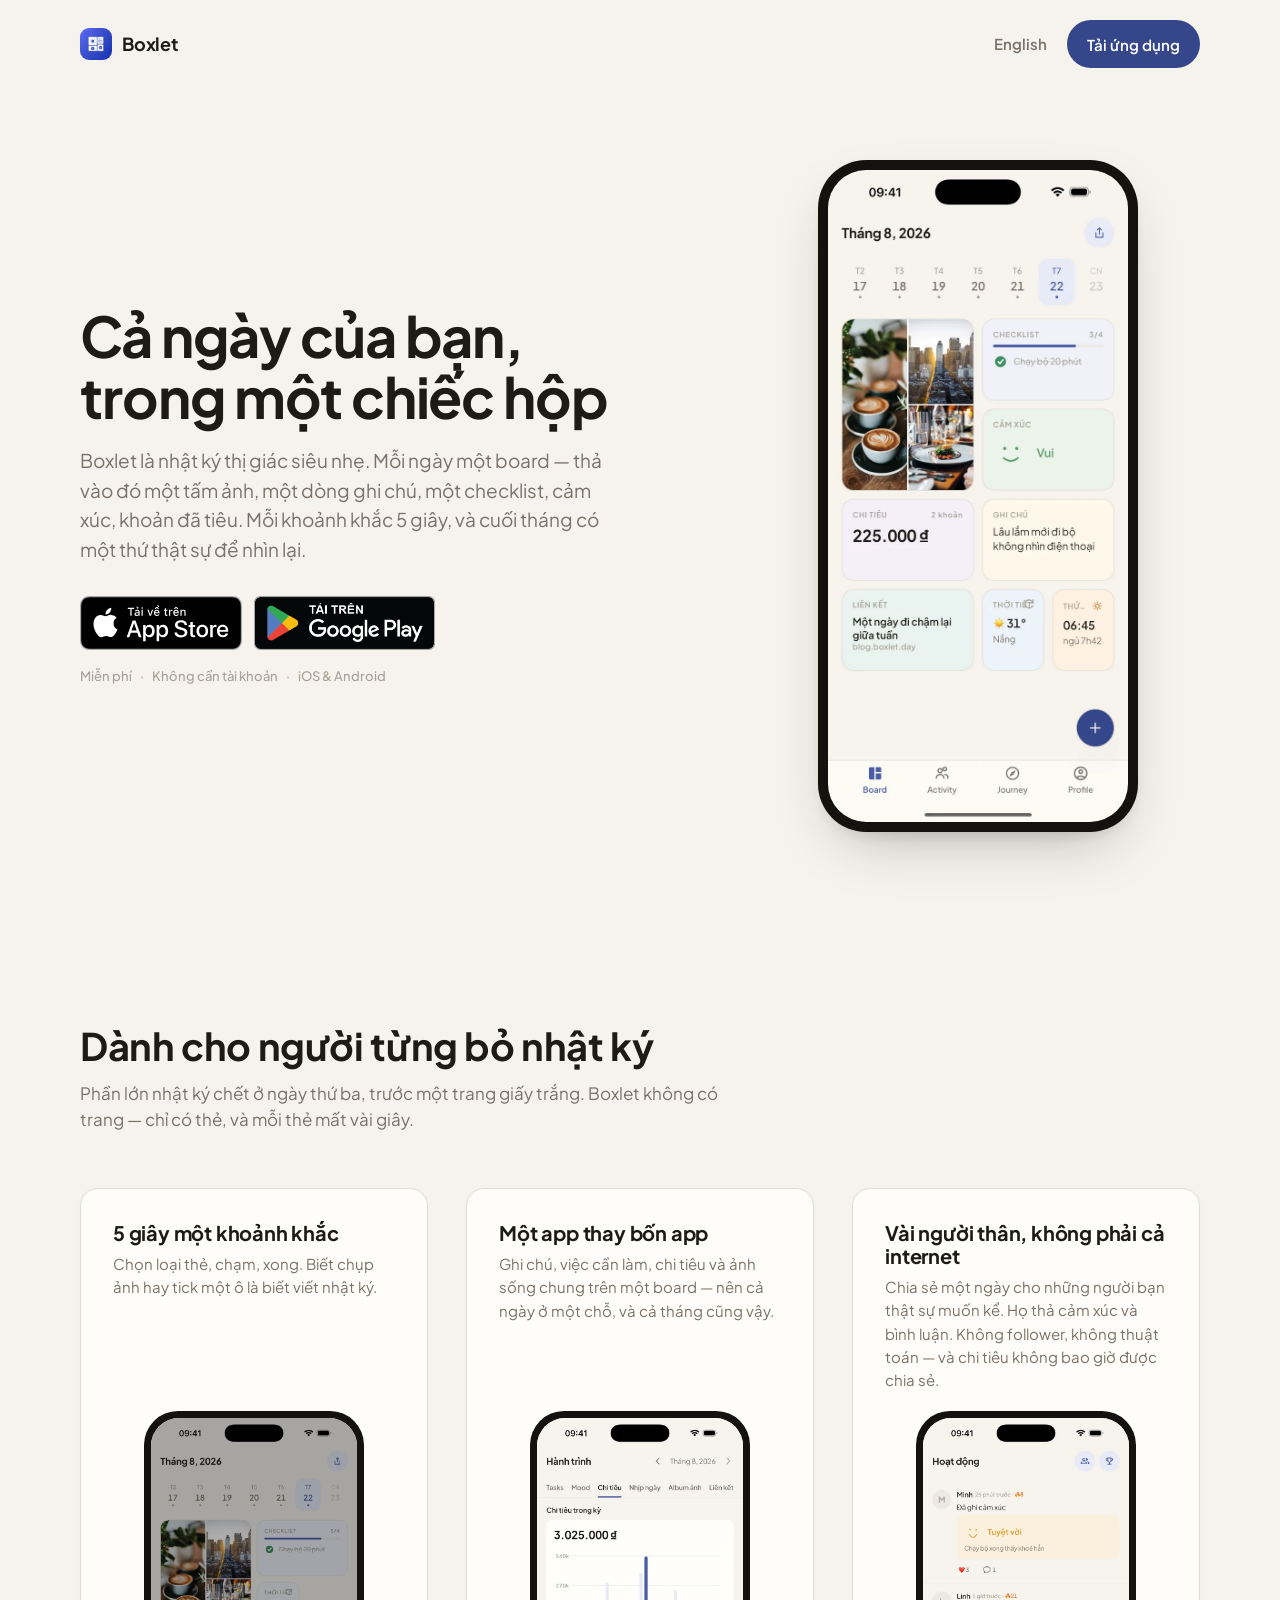
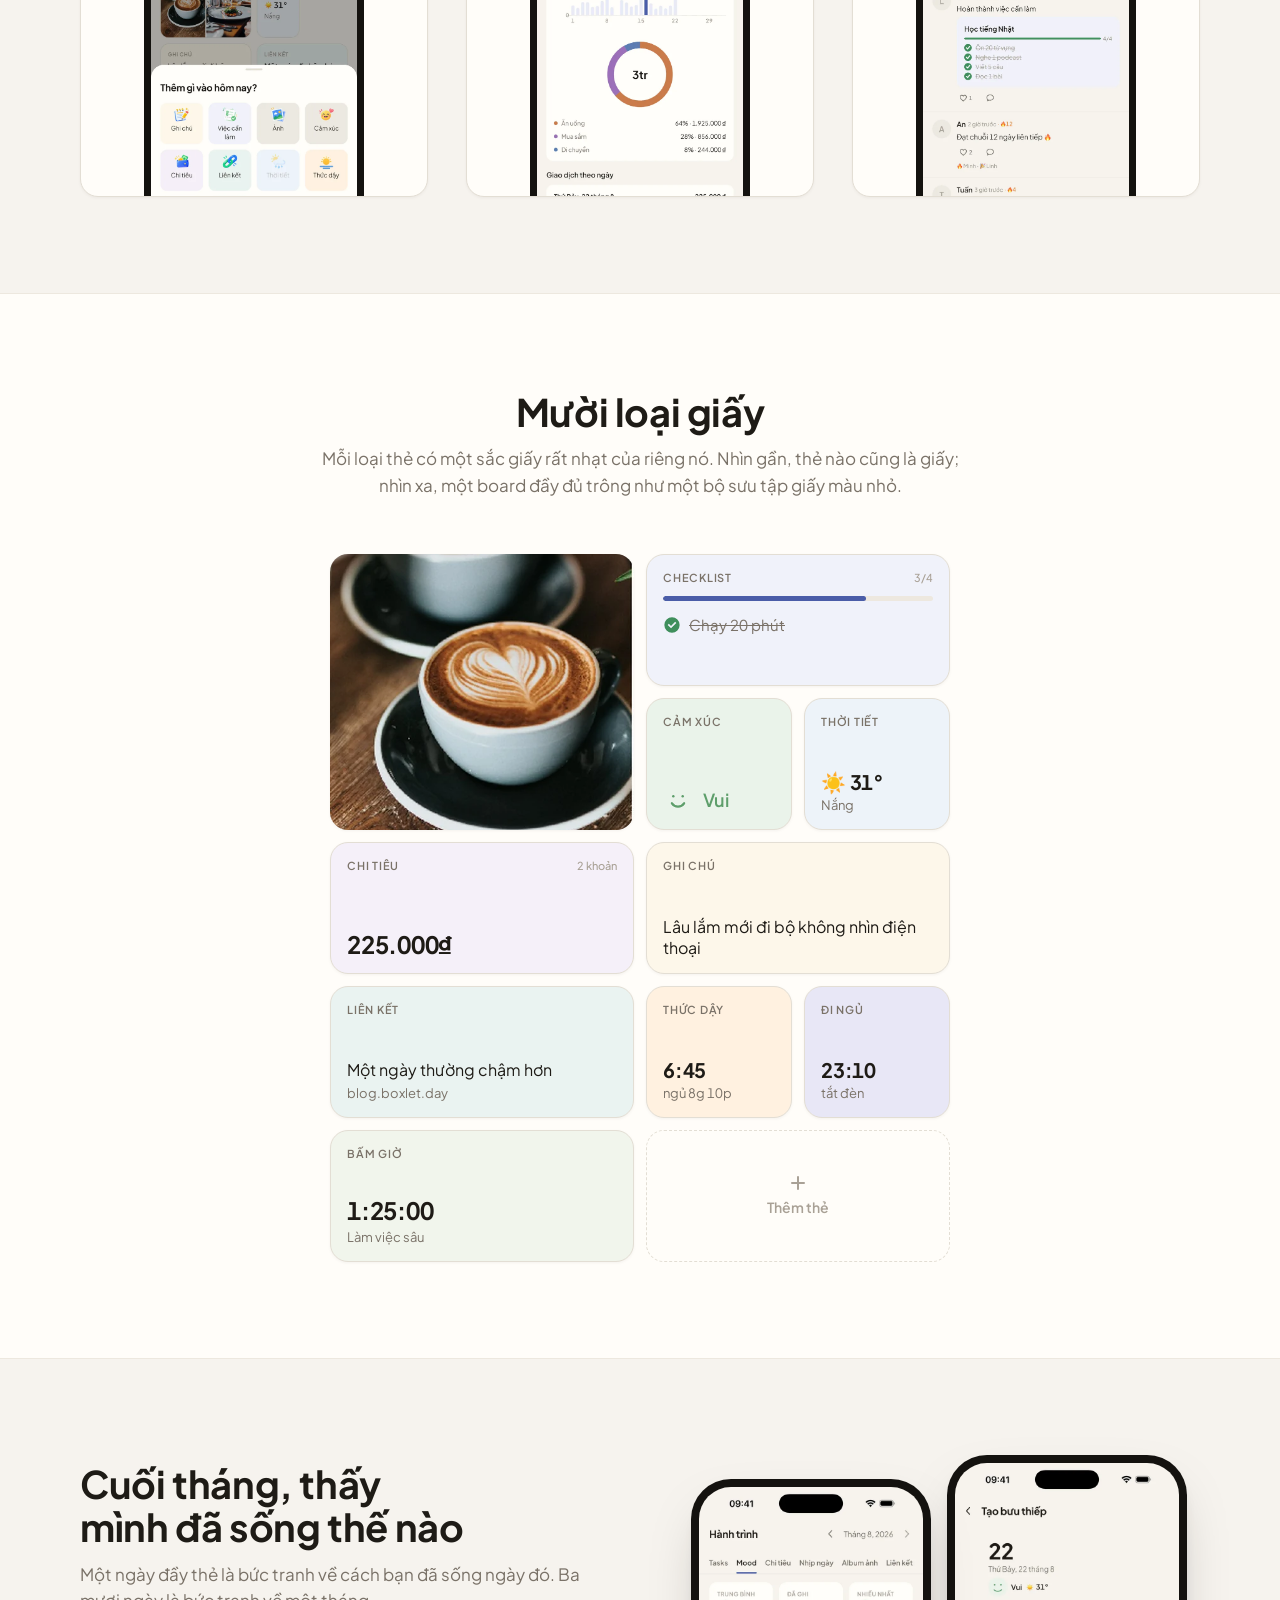
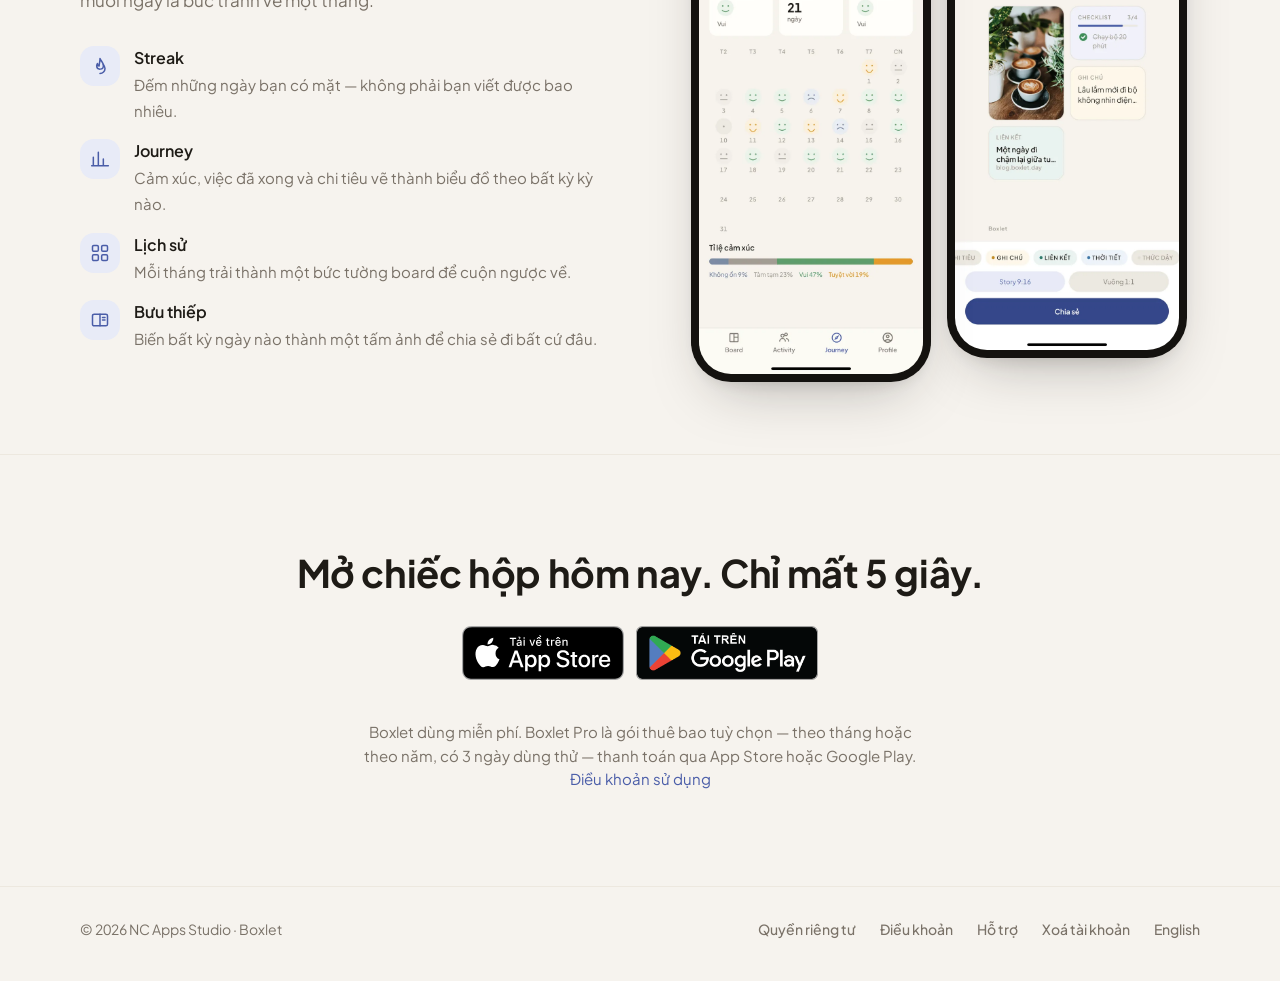
==== commit 5a743a12: "Nút store dùng badge chính hãng của Apple và Google, có bản tiếng Việt Nút pill tự vẽ đọc như nút th" ====
--- a/vi/index.html
+++ b/vi/index.html
@@ -58,8 +58,8 @@
     <h1>Cả ngày của bạn, trong một chiếc hộp</h1>
     <p class="lead">Boxlet là nhật ký thị giác siêu nhẹ. Mỗi ngày một board — thả vào đó một tấm ảnh, một dòng ghi chú, một checklist, cảm xúc, khoản đã tiêu. Mỗi khoảnh khắc 5 giây, và cuối tháng có một thứ thật sự để nhìn lại.</p>
     <div class="store-row">
-      <a class="btn btn-primary btn-store" href="https://apps.apple.com/app/id6798649203"><svg viewBox="0 0 24 24" fill="currentColor" aria-hidden="true"><path d="M16.37 12.7c-.02-2.3 1.88-3.4 1.96-3.45-1.07-1.56-2.73-1.78-3.32-1.8-1.41-.14-2.76.83-3.48.83-.72 0-1.83-.81-3-.79-1.55.02-2.97.9-3.77 2.28-1.61 2.79-.41 6.92 1.16 9.18.77 1.11 1.68 2.35 2.87 2.31 1.15-.05 1.59-.75 2.98-.75 1.39 0 1.78.75 3 .72 1.24-.02 2.02-1.13 2.78-2.24.87-1.29 1.23-2.53 1.25-2.6-.03-.01-2.4-.92-2.43-3.69zM14.1 5.96c.63-.77 1.06-1.84.94-2.9-.91.04-2.02.61-2.67 1.37-.58.68-1.1 1.77-.96 2.81 1.02.08 2.05-.52 2.69-1.28z"/></svg><span><small>Tải trên</small><b>App Store</b></span></a>
-      <a class="btn btn-ghost btn-store" href="https://play.google.com/store/apps/details?id=com.ncstudio.daybox"><svg viewBox="0 0 24 24" fill="currentColor" aria-hidden="true"><path d="M4.5 3.3c-.3.3-.5.8-.5 1.4v14.6c0 .6.2 1.1.5 1.4l.1.1 8.2-8.2v-.2L4.6 3.2l-.1.1z"/><path d="M15.5 15.3l-2.7-2.7v-.2l2.7-2.7.1.1 3.2 1.8c.9.5.9 1.4 0 1.9l-3.2 1.8h-.1z" opacity=".85"/><path d="M15.6 15.2L12.8 12.4 4.5 20.7c.3.3.8.4 1.3.1l9.8-5.6z" opacity=".7"/><path d="M15.6 8.8L5.8 3.2c-.5-.3-1-.2-1.3.1l8.3 8.3 2.8-2.8z" opacity=".55"/></svg><span><small>Tải trên</small><b>Google Play</b></span></a>
+      <a class="badge" href="https://apps.apple.com/app/id6798649203"><img src="/assets/badges/appstore-vi-vn.svg" width="160" height="54" alt="Tải trên App Store"></a>
+      <a class="badge" href="https://play.google.com/store/apps/details?id=com.ncstudio.daybox"><img src="/assets/badges/play-vi.png" width="182" height="54" alt="Tải trên Google Play"></a>
     </div>
     <p class="fine"><span>Miễn phí</span><span>Không cần tài khoản</span><span>iOS & Android</span></p>
   </div>
@@ -183,8 +183,8 @@
   <div class="wrap reveal">
     <h2>Mở chiếc hộp hôm nay. Chỉ mất 5 giây.</h2>
     <div class="store-row">
-      <a class="btn btn-primary btn-store" href="https://apps.apple.com/app/id6798649203"><svg viewBox="0 0 24 24" fill="currentColor" aria-hidden="true"><path d="M16.37 12.7c-.02-2.3 1.88-3.4 1.96-3.45-1.07-1.56-2.73-1.78-3.32-1.8-1.41-.14-2.76.83-3.48.83-.72 0-1.83-.81-3-.79-1.55.02-2.97.9-3.77 2.28-1.61 2.79-.41 6.92 1.16 9.18.77 1.11 1.68 2.35 2.87 2.31 1.15-.05 1.59-.75 2.98-.75 1.39 0 1.78.75 3 .72 1.24-.02 2.02-1.13 2.78-2.24.87-1.29 1.23-2.53 1.25-2.6-.03-.01-2.4-.92-2.43-3.69zM14.1 5.96c.63-.77 1.06-1.84.94-2.9-.91.04-2.02.61-2.67 1.37-.58.68-1.1 1.77-.96 2.81 1.02.08 2.05-.52 2.69-1.28z"/></svg><span><small>Tải trên</small><b>App Store</b></span></a>
-      <a class="btn btn-ghost btn-store" href="https://play.google.com/store/apps/details?id=com.ncstudio.daybox"><svg viewBox="0 0 24 24" fill="currentColor" aria-hidden="true"><path d="M4.5 3.3c-.3.3-.5.8-.5 1.4v14.6c0 .6.2 1.1.5 1.4l.1.1 8.2-8.2v-.2L4.6 3.2l-.1.1z"/><path d="M15.5 15.3l-2.7-2.7v-.2l2.7-2.7.1.1 3.2 1.8c.9.5.9 1.4 0 1.9l-3.2 1.8h-.1z" opacity=".85"/><path d="M15.6 15.2L12.8 12.4 4.5 20.7c.3.3.8.4 1.3.1l9.8-5.6z" opacity=".7"/><path d="M15.6 8.8L5.8 3.2c-.5-.3-1-.2-1.3.1l8.3 8.3 2.8-2.8z" opacity=".55"/></svg><span><small>Tải trên</small><b>Google Play</b></span></a>
+      <a class="badge" href="https://apps.apple.com/app/id6798649203"><img src="/assets/badges/appstore-vi-vn.svg" width="160" height="54" alt="Tải trên App Store"></a>
+      <a class="badge" href="https://play.google.com/store/apps/details?id=com.ncstudio.daybox"><img src="/assets/badges/play-vi.png" width="182" height="54" alt="Tải trên Google Play"></a>
     </div>
     <p class="pro">Boxlet dùng miễn phí. Boxlet Pro là gói thuê bao tuỳ chọn — theo tháng hoặc theo năm, có 3 ngày dùng thử — thanh toán qua App Store hoặc Google Play. <a href="/terms.html">Điều khoản sử dụng</a></p>
   </div>
--- a/style.css
+++ b/style.css
@@ -176,15 +176,10 @@
 
 .btn svg { width: 18px; height: 18px; flex: none; }
 
-.btn-store {
-  min-height: 52px;
-  padding-inline: 1.375rem;
-  gap: 0.625rem;
-}
-.btn-store svg { width: 20px; height: 20px; }
-.btn-store span { display: flex; flex-direction: column; align-items: flex-start; gap: 2px; }
-.btn-store small { font-size: 0.6875rem; font-weight: 500; opacity: 0.8; line-height: 1; }
-.btn-store b { font-size: 0.9375rem; font-weight: 600; line-height: 1; }
+.badge { display: inline-block; line-height: 0; border-radius: 8px; transition: transform 120ms ease, opacity 120ms ease; }
+.badge img { height: 54px; width: auto; }
+.badge:hover { opacity: 0.88; }
+.badge:active { transform: translateY(1px); }
 
 /* ---------- hero ---------- */
 
@@ -560,5 +555,5 @@
   .phone-pair { gap: 0.5rem; }
   .phone-pair .phone { max-width: 46%; padding: 6px; border-radius: 32px; }
   .phone-pair .phone img { border-radius: 26px; }
-  .btn-store { flex: 1 1 100%; }
-}
+  .badge img { height: 48px; }
+}
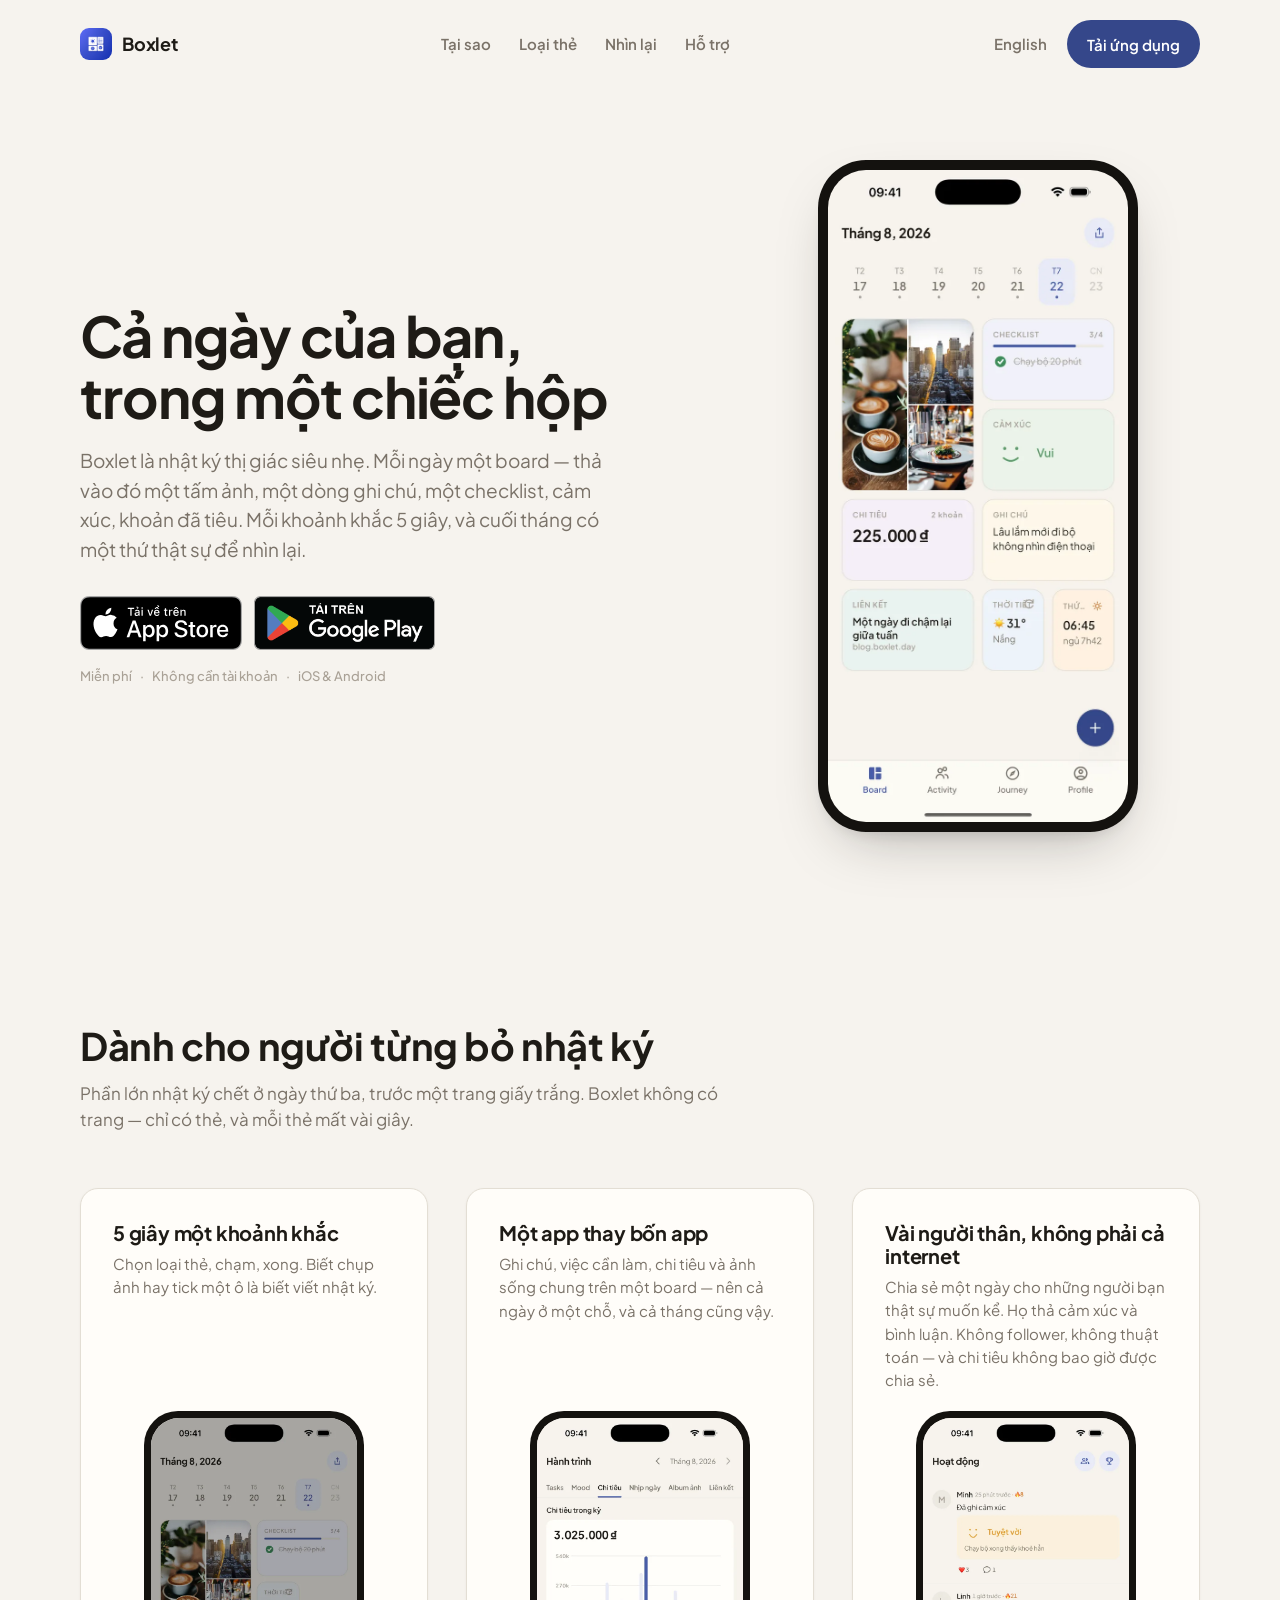
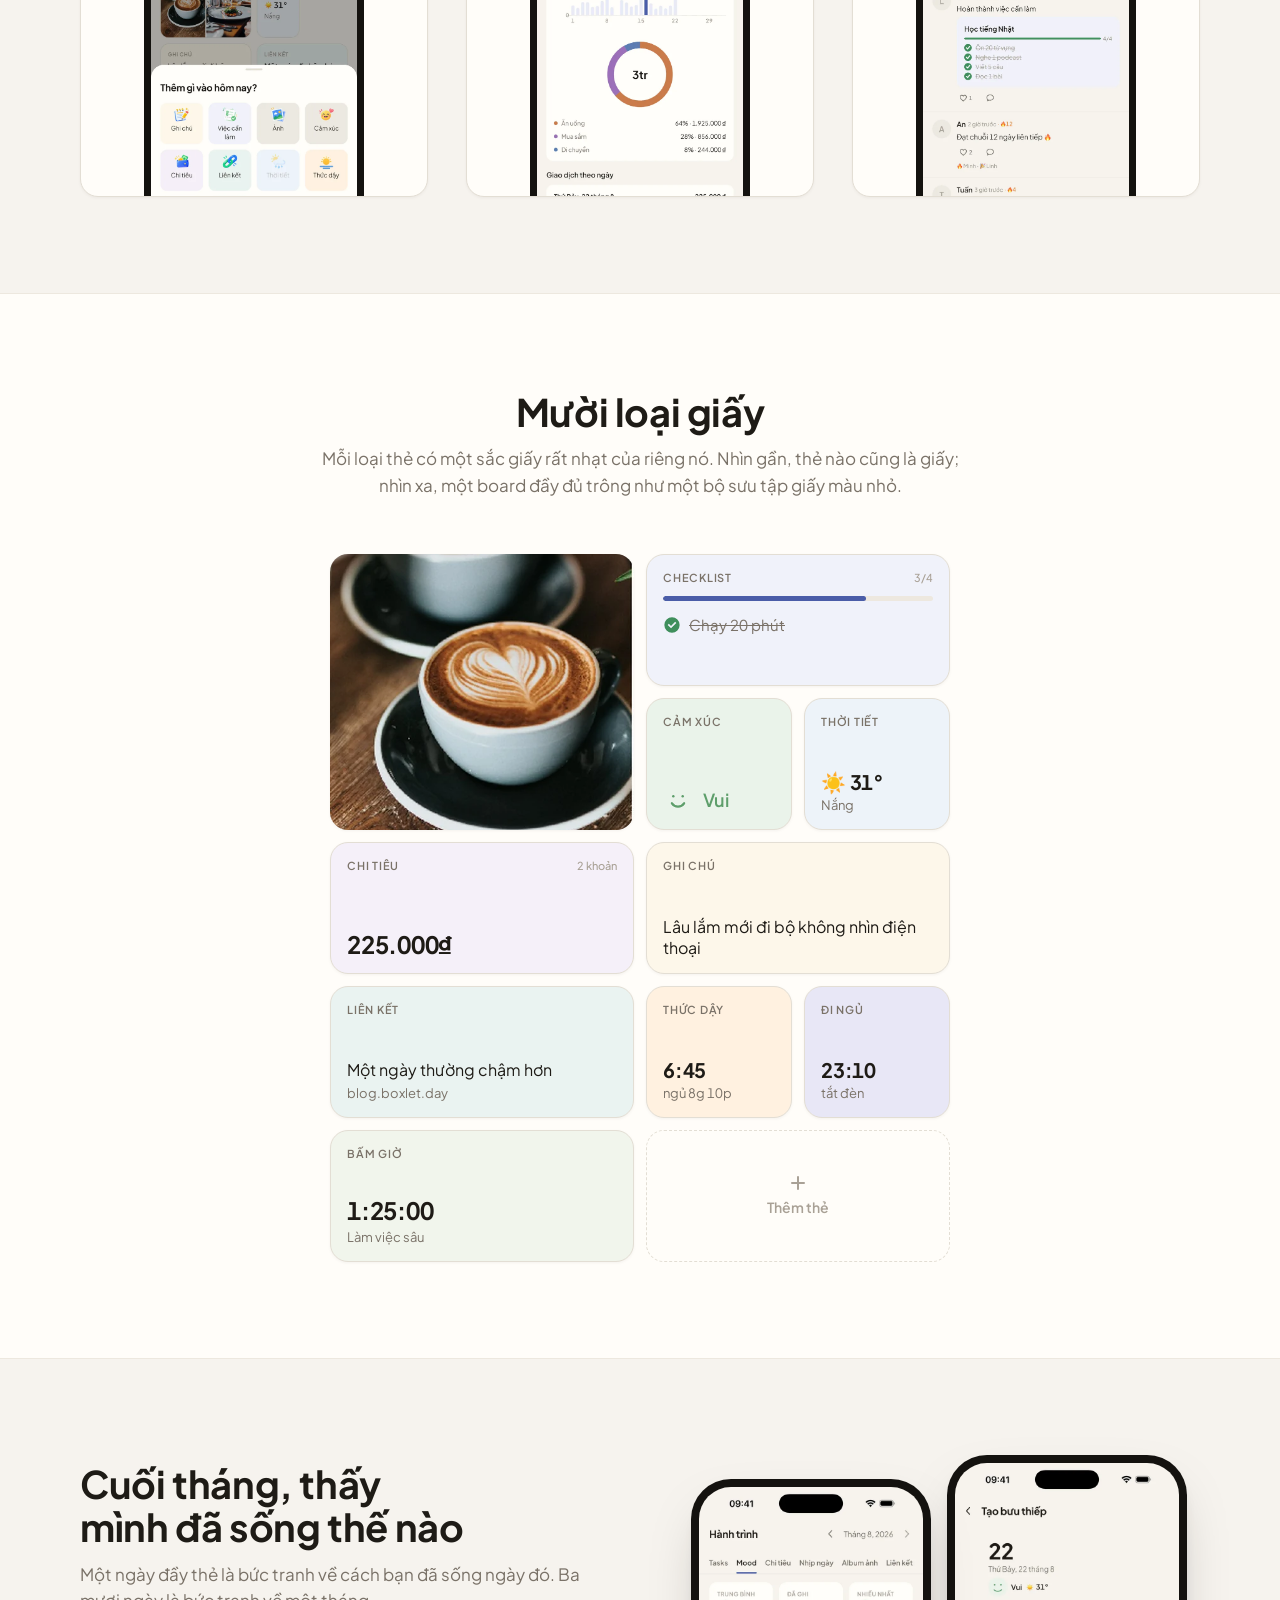
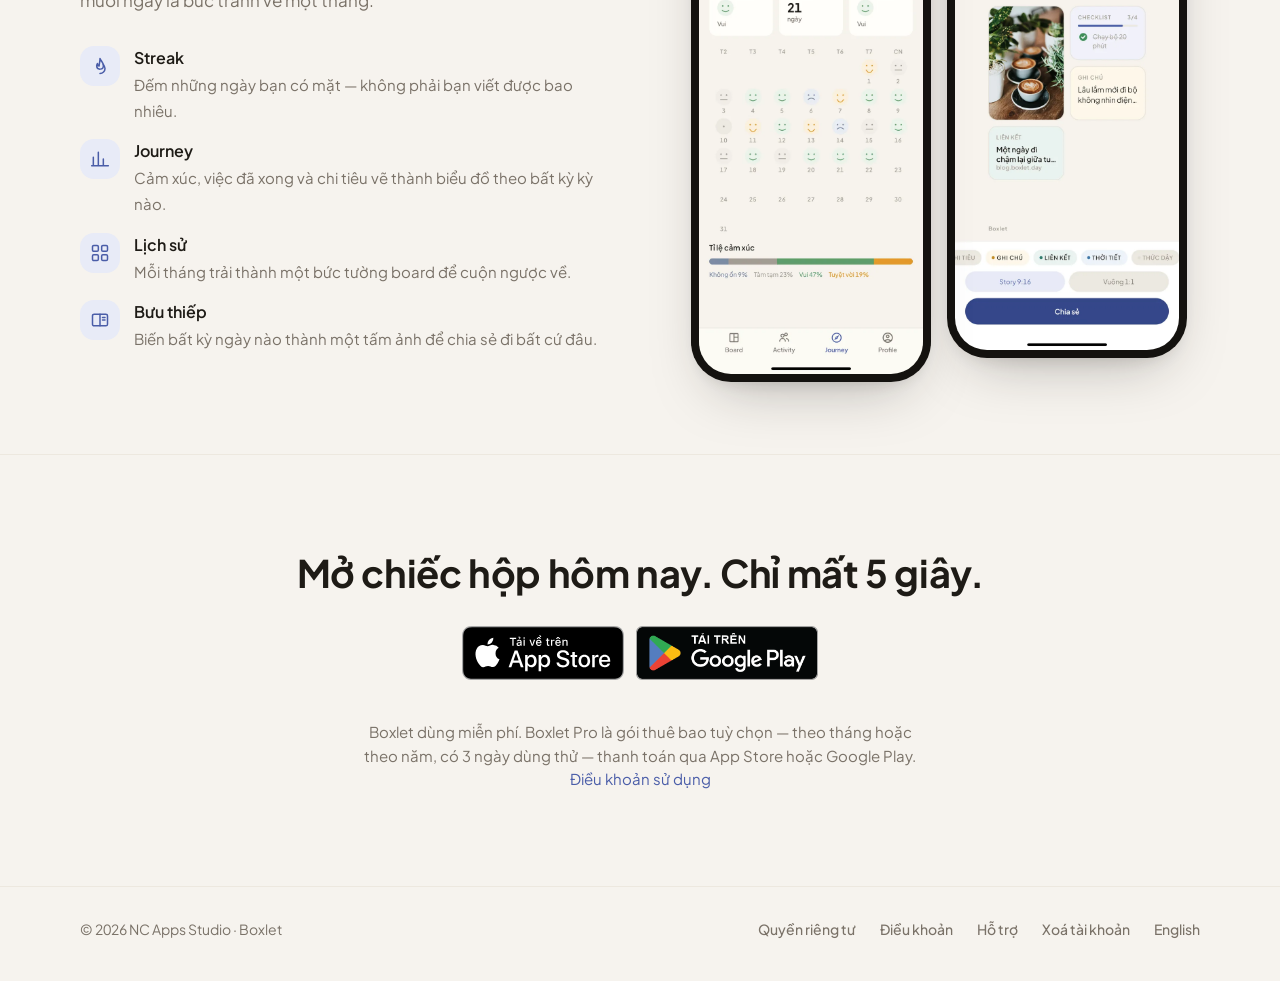
==== commit 4dd06bec: "Thanh nav thêm bốn link: Tại sao · Loại thẻ · Nhìn lại · Hỗ trợ Ba link đầu là neo cuộn trong trang," ====
--- a/vi/index.html
+++ b/vi/index.html
@@ -45,6 +45,12 @@
 
 <header class="wrap topbar">
   <a class="brand" href="/vi/"><img src="/assets/icon-192.png" alt="" width="32" height="32">Boxlet</a>
+  <nav class="nav-links" aria-label="Các phần">
+    <a href="#why">Tại sao</a>
+    <a href="#cards">Loại thẻ</a>
+    <a href="#lookback">Nhìn lại</a>
+    <a href="/support.html">Hỗ trợ</a>
+  </nav>
   <div class="topbar-actions">
     <a class="lang" href="/" lang="en" hreflang="en">English</a>
     <a class="btn btn-primary" href="#get">Tải ứng dụng</a>
@@ -70,7 +76,7 @@
   </div>
 </section>
 
-<section class="section">
+<section class="section" id="why">
   <div class="wrap">
     <div class="section-head reveal">
       <h2>Dành cho người từng bỏ nhật ký</h2>
@@ -102,7 +108,7 @@
   </div>
 </section>
 
-<section class="section paper-section">
+<section class="section paper-section" id="cards">
   <div class="wrap">
     <div class="section-head center reveal">
       <h2>Mười loại giấy</h2>
@@ -158,7 +164,7 @@
   </div>
 </section>
 
-<section class="section">
+<section class="section" id="lookback">
   <div class="wrap lookback">
     <div class="reveal">
       <div class="section-head">
--- a/style.css
+++ b/style.css
@@ -136,6 +136,15 @@
 .brand:hover { text-decoration: none; }
 .brand img { width: 32px; height: 32px; border-radius: 9px; }
 
+.nav-links {
+  display: flex;
+  gap: 1.75rem;
+  margin-inline: auto;
+  padding-inline: 2rem;
+}
+.nav-links a { color: var(--ink-2); font-weight: 600; font-size: 0.9375rem; }
+.nav-links a:hover { color: var(--ink); text-decoration: none; }
+
 .topbar-actions { display: flex; align-items: center; gap: 1.25rem; }
 
 .lang {
@@ -250,7 +259,7 @@
 
 /* ---------- sections ---------- */
 
-.section { padding-block: clamp(3rem, 8vw, 6rem); }
+.section { padding-block: clamp(3rem, 8vw, 6rem); scroll-margin-top: 1rem; }
 .section + .section { border-top: 1px solid var(--divider); }
 
 .section-head { max-width: 40rem; }
@@ -533,6 +542,10 @@
   .pillar .shot { width: 38%; max-width: 180px; flex: none; }
   .lookback { grid-template-columns: 1fr; }
   .phone-pair { margin-top: 1rem; }
+}
+
+@media (max-width: 760px) {
+  .nav-links { display: none; }
 }
 
 @media (max-width: 560px) {
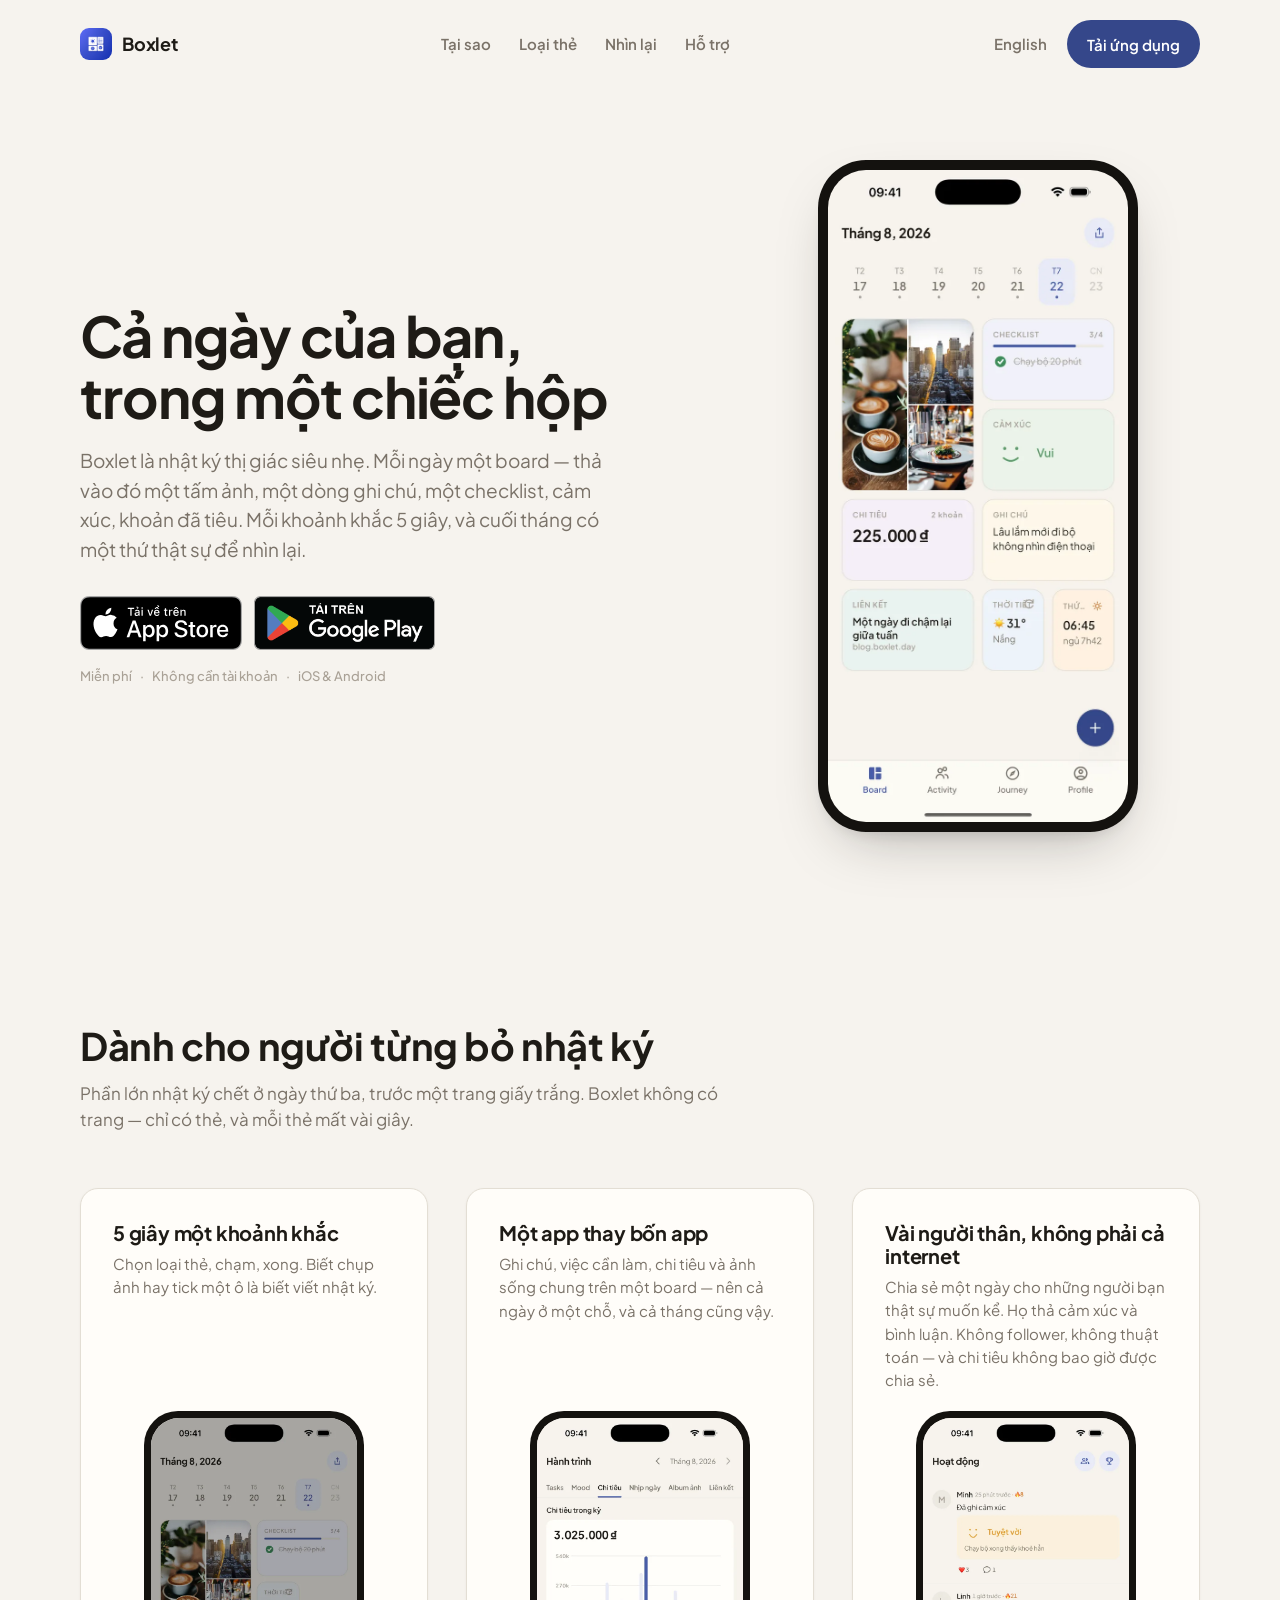
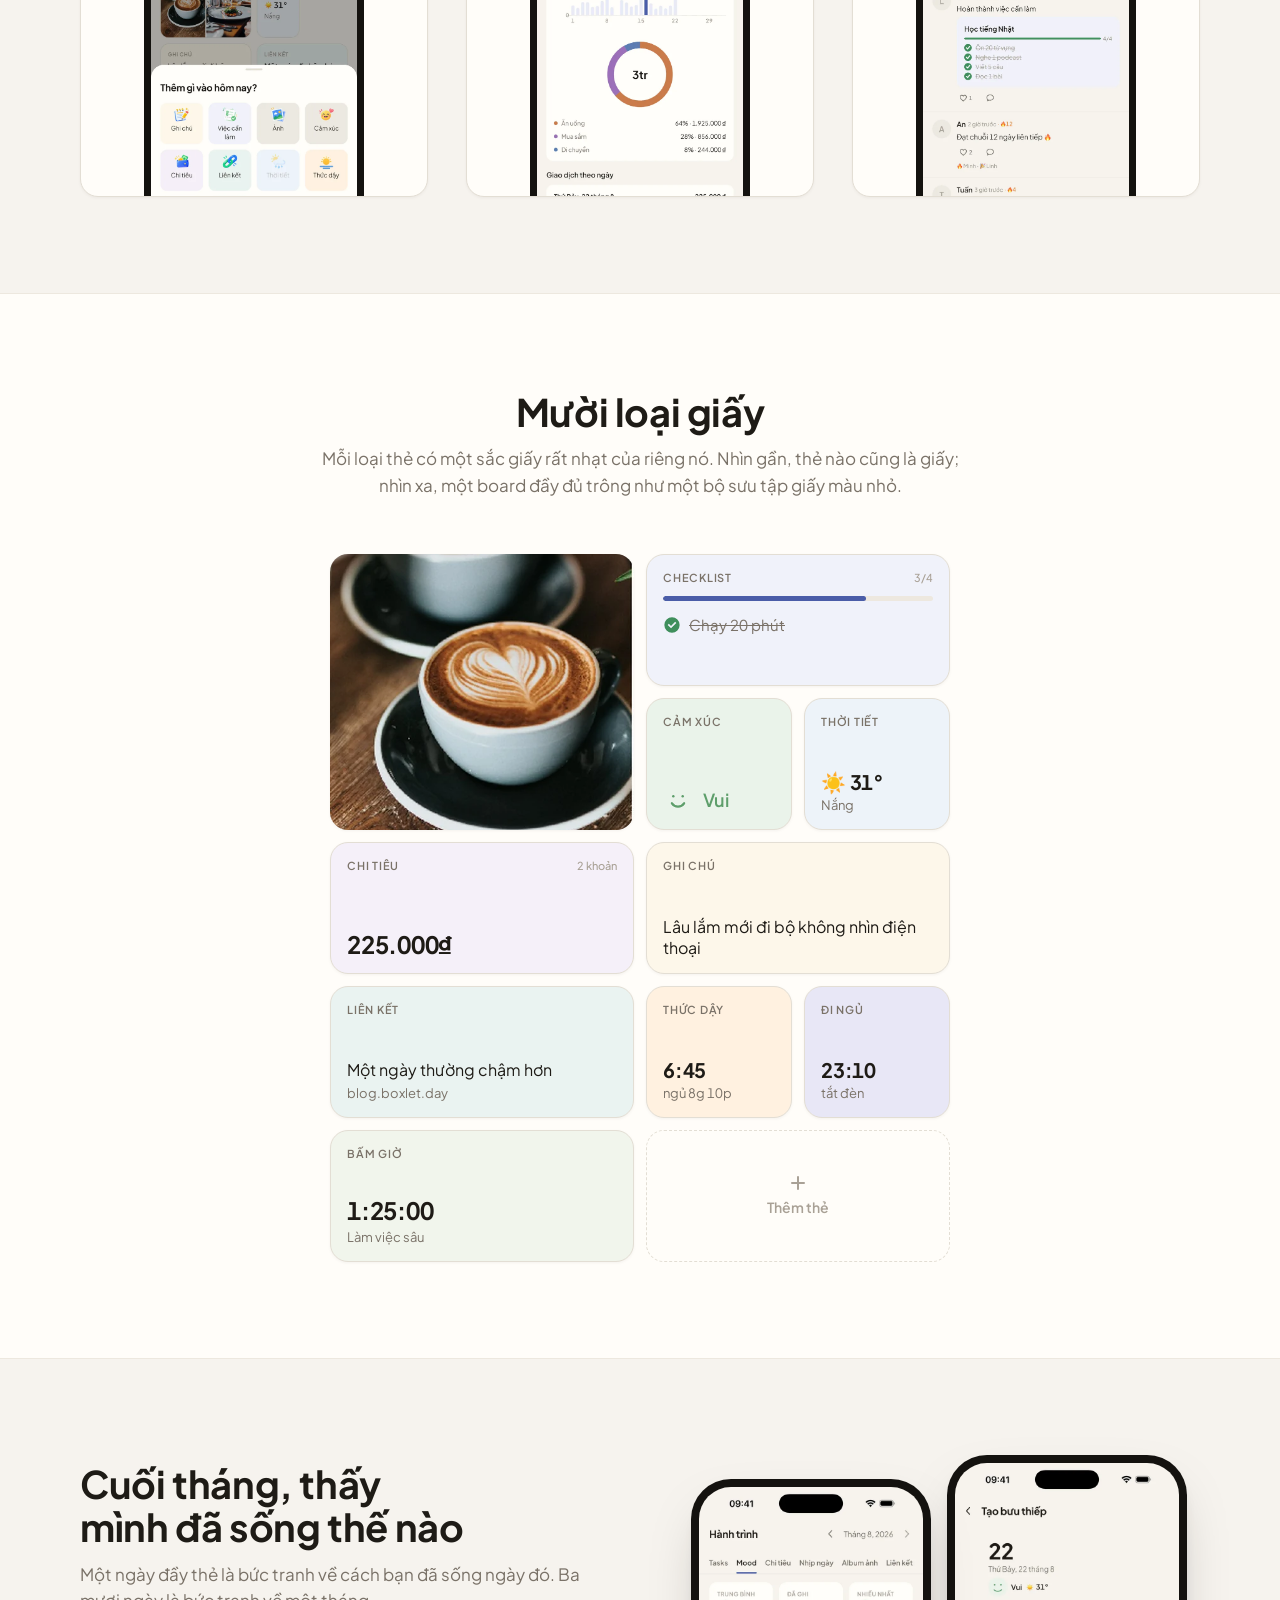
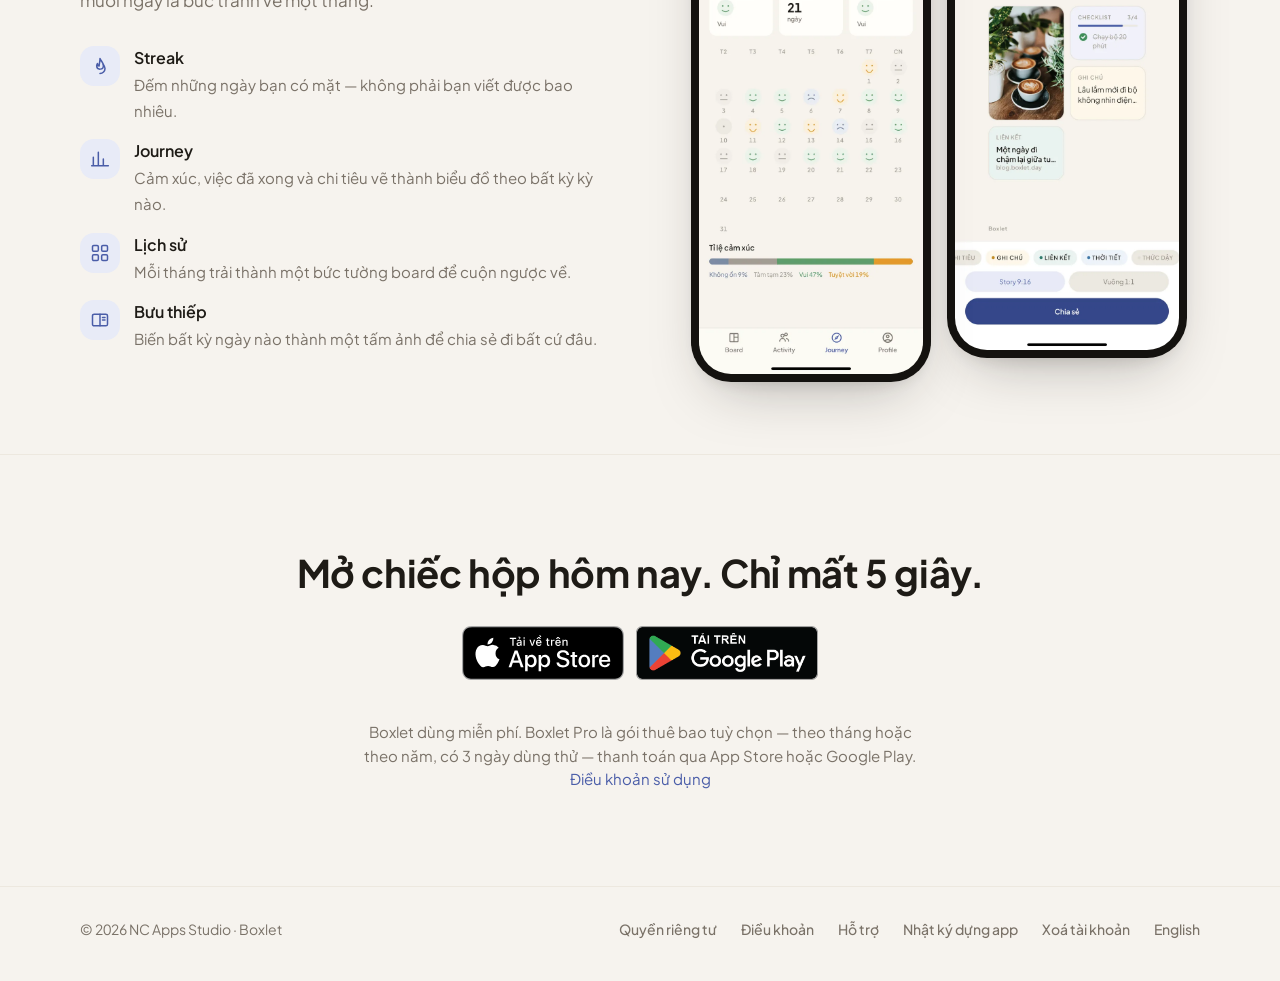
==== commit 6fa87347: "Thêm trang Build log — nhật ký dựng app, tiếng Anh Bảy mục theo mốc thời gian thật, từ quyết định đầ" ====
--- a/vi/index.html
+++ b/vi/index.html
@@ -205,6 +205,7 @@
       <a href="/privacy.html">Quyền riêng tư</a>
       <a href="/terms.html">Điều khoản</a>
       <a href="/support.html">Hỗ trợ</a>
+      <a href="/devlog.html">Nhật ký dựng app</a>
       <a href="/delete-account.html">Xoá tài khoản</a>
       <a href="/" lang="en" hreflang="en">English</a>
     </nav>
